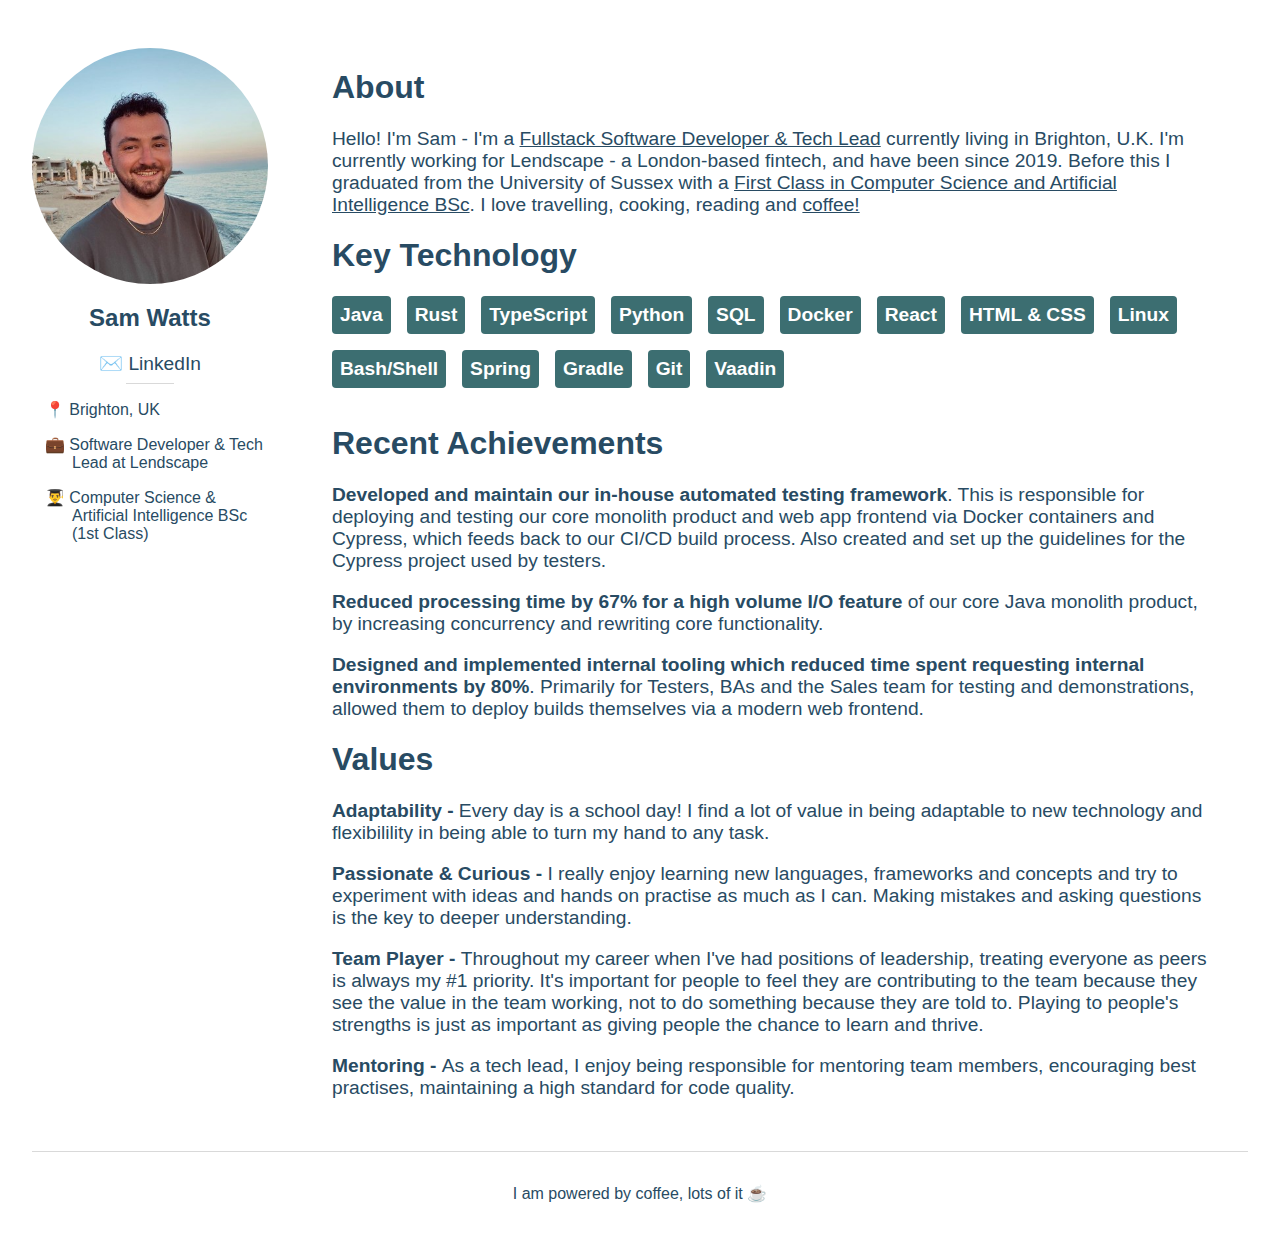
==== index.html @ c24ce16c "Fixed typo and added skills" ====
<!DOCTYPE html><html><head><meta charSet="utf-8"/><meta name="viewport" content="width=device-width"/><title>Sam Watts</title><meta name="description" content="Personal website for Sam Watts"/><link rel="icon" href="/favicon.ico"/><meta name="next-head-count" content="5"/><link rel="preload" href="./_next/static/css/cced1962d80c3b7f.css" as="style"/><link rel="stylesheet" href="./_next/static/css/cced1962d80c3b7f.css" data-n-g=""/><link rel="preload" href="./_next/static/css/966f0b33291f9412.css" as="style"/><link rel="stylesheet" href="./_next/static/css/966f0b33291f9412.css" data-n-p=""/><noscript data-n-css=""></noscript><script defer="" nomodule="" src="./_next/static/chunks/polyfills-c67a75d1b6f99dc8.js"></script><script src="./_next/static/chunks/webpack-e53494d71b05f6ba.js" defer=""></script><script src="./_next/static/chunks/framework-db825bd0b4ae01ef.js" defer=""></script><script src="./_next/static/chunks/main-78e67fcb6183a676.js" defer=""></script><script src="./_next/static/chunks/pages/_app-6aae934b8c028c74.js" defer=""></script><script src="./_next/static/chunks/pages/index-64f9ce6a9ea1d2bd.js" defer=""></script><script src="./_next/static/3pLHieJORN_BiXJkCvu6O/_buildManifest.js" defer=""></script><script src="./_next/static/3pLHieJORN_BiXJkCvu6O/_ssgManifest.js" defer=""></script></head><body><div id="__next"><div class="MainLayout_container__tpw3T"><main class="MainLayout_main__RpygK"><div class="MainLayout_profile__nZBmq"><div class="MainLayout_headshot-wrapper__yUUoJ"><span style="box-sizing:border-box;display:inline-block;overflow:hidden;width:initial;height:initial;background:none;opacity:1;border:0;margin:0;padding:0;position:relative;max-width:100%"><span style="box-sizing:border-box;display:block;width:initial;height:initial;background:none;opacity:1;border:0;margin:0;padding:0;max-width:100%"><img style="display:block;max-width:100%;width:initial;height:initial;background:none;opacity:1;border:0;margin:0;padding:0" alt="" aria-hidden="true" src="data:image/svg+xml,%3csvg%20xmlns=%27http://www.w3.org/2000/svg%27%20version=%271.1%27%20width=%27320%27%20height=%27320%27/%3e"/></span><img alt="A photo of me on the beach in Greece!" src="[data-uri]" decoding="async" data-nimg="intrinsic" class="MainLayout_headshot__Th1uN" style="position:absolute;top:0;left:0;bottom:0;right:0;box-sizing:border-box;padding:0;border:none;margin:auto;display:block;width:0;height:0;min-width:100%;max-width:100%;min-height:100%;max-height:100%"/><noscript><img alt="A photo of me on the beach in Greece!" srcSet="me.jpg?imwidth=384 1x, me.jpg?imwidth=640 2x" src="me.jpg?imwidth=640" decoding="async" data-nimg="intrinsic" style="position:absolute;top:0;left:0;bottom:0;right:0;box-sizing:border-box;padding:0;border:none;margin:auto;display:block;width:0;height:0;min-width:100%;max-width:100%;min-height:100%;max-height:100%" class="MainLayout_headshot__Th1uN" loading="lazy"/></noscript></span></div><h2>Sam Watts</h2><div class="MainLayout_profile-contactinfo__ET3G4"><a href="https://linkedin.com/in/samwatts98" target="_blank" rel="noreferrer">✉️ LinkedIn</a></div><hr class="MainLayout_profile-splitter__5OS15"/><ul class="MainLayout_profile-summary-points__Fek6y"><li class="MainLayout_location__2yijz">Brighton, UK</li><li class="MainLayout_job__zUoX7">Software Developer &amp; Tech Lead at Lendscape</li><li class="MainLayout_degree__xxxqH">Computer Science &amp; Artificial Intelligence BSc (1st Class)</li></ul></div><div class="Home_body-wrapper__0yWay"><h1>About</h1><p>Hello! I&#x27;m Sam - I&#x27;m a <u>Fullstack Software Developer &amp; Tech Lead</u> currently living in Brighton, U.K. I&#x27;m currently working for Lendscape - a London-based fintech, and have been since 2019. Before this I graduated from the University of Sussex with a <u>First Class in Computer Science and Artificial Intelligence BSc</u>. I love travelling, cooking, reading and <u>coffee!</u></p><h1>Key Technology</h1><div class="Home_tech-bits__8GerA"><span>Java</span><span>Rust</span><span>TypeScript</span><span>Python</span><span>SQL</span><span>Docker</span><span>React</span><span>HTML &amp; CSS</span><span>Linux</span><span>Bash/Shell</span><span>Spring</span><span>Gradle</span><span>Git</span><span>Vaadin</span></div><h1>Recent Achievements</h1><div class="Home_achievements-wrapper__DA2mH"><p><strong>Developed and maintain our in-house automated testing framework</strong>. This is responsible for deploying and testing our core monolith product and web app frontend via Docker containers and Cypress, which feeds back to our CI/CD build process. Also created and set up the guidelines for the Cypress project used by testers.</p><p><strong>Reduced processing time by 67% for a high volume I/O feature</strong> of our core Java monolith product, by increasing concurrency and rewriting core functionality.</p><p><strong>Designed and implemented internal tooling which reduced time spent requesting internal environments by 80%</strong>. Primarily for Testers, BAs and the Sales team for testing and demonstrations, allowed them to deploy builds themselves via a modern web frontend.</p></div><h1>Values</h1><p><strong>Adaptability - </strong>Every day is a school day! I find a lot of value in being adaptable to new technology and flexibilility in being able to turn my hand to any task. </p><p><strong>Passionate &amp; Curious - </strong>I really enjoy learning new languages, frameworks and concepts and try to experiment with ideas and hands on practise as much as I can. Making mistakes and asking questions is the key to deeper understanding.</p><p><strong>Team Player - </strong>Throughout my career when I&#x27;ve had positions of leadership, treating everyone as peers is always my #1 priority. It&#x27;s important for people to feel they are contributing to the team because they see the value in the team working, not to do something because they are told to. Playing to people&#x27;s strengths is just as important as giving people the chance to learn and thrive. </p><p><strong>Mentoring - </strong>As a tech lead, I enjoy being responsible for mentoring team members, encouraging best practises, maintaining a high standard for code quality.</p></div></main><footer class="MainLayout_footer__ZD5Ce">I am powered by coffee, lots of it ☕</footer></div></div><script id="__NEXT_DATA__" type="application/json">{"props":{"pageProps":{}},"page":"/","query":{},"buildId":"3pLHieJORN_BiXJkCvu6O","assetPrefix":".","nextExport":true,"autoExport":true,"isFallback":false,"scriptLoader":[]}</script></body></html>
---- _next/static/css/cced1962d80c3b7f.css ----
body,html{padding:0;margin:0;font-family:-apple-system,BlinkMacSystemFont,Segoe UI,Roboto,Oxygen,Ubuntu,Cantarell,Fira Sans,Droid Sans,Helvetica Neue,sans-serif}a{color:inherit;text-decoration:none}*{box-sizing:border-box}a,p,span{font-size:1.2rem}h1{font-size:2rem}@media(prefers-color-scheme:dark){html{color-scheme:dark}body{color:#fff;background:#284b63}}@media(prefers-color-scheme:light){html{color-scheme:light}body{color:#284b63;background:#fff}}.MainLayout_container__tpw3T{padding:0 2rem;width:100vw}@media(max-width:800px){.MainLayout_main__RpygK{text-align:center!important}.MainLayout_main__RpygK .MainLayout_profile__nZBmq{border-right-width:0!important;width:100%!important;padding-right:0!important}.MainLayout_main__RpygK .MainLayout_profile__nZBmq ul{text-align:center!important}}.MainLayout_main__RpygK{display:flex;min-height:100vh;padding:2rem 0;margin-top:1rem;flex-flow:row wrap;width:100%}.MainLayout_main__RpygK .MainLayout_segment__u_wJ9 p:first-child{margin-top:0}.MainLayout_main__RpygK .MainLayout_profile__nZBmq{width:20vw;min-width:300px;padding-right:4rem}.MainLayout_main__RpygK .MainLayout_profile__nZBmq h2{text-align:center}.MainLayout_main__RpygK .MainLayout_profile__nZBmq .MainLayout_headshot__Th1uN{border-radius:160px}.MainLayout_main__RpygK .MainLayout_profile__nZBmq .MainLayout_headshot-wrapper__yUUoJ{margin:0 auto;display:flex;justify-content:center}.MainLayout_main__RpygK .MainLayout_profile__nZBmq .MainLayout_profile-summary-points__Fek6y{list-style:none}.MainLayout_main__RpygK .MainLayout_profile__nZBmq .MainLayout_profile-summary-points__Fek6y li{text-indent:-1.7em}.MainLayout_main__RpygK .MainLayout_profile__nZBmq .MainLayout_profile-summary-points__Fek6y li:not(:last-child){margin-bottom:1rem}.MainLayout_main__RpygK .MainLayout_profile__nZBmq .MainLayout_profile-summary-points__Fek6y .MainLayout_location__2yijz:before{content:"📍  "}.MainLayout_main__RpygK .MainLayout_profile__nZBmq .MainLayout_profile-summary-points__Fek6y .MainLayout_job__zUoX7:before{content:"💼  "}.MainLayout_main__RpygK .MainLayout_profile__nZBmq .MainLayout_profile-summary-points__Fek6y .MainLayout_degree__xxxqH:before{content:"👨‍🎓  "}.MainLayout_main__RpygK .MainLayout_profile__nZBmq .MainLayout_profile-splitter__5OS15{border:solid #d9d9d9;border-width:1px 0 0;width:3rem}.MainLayout_main__RpygK .MainLayout_profile__nZBmq .MainLayout_profile-contactinfo__ET3G4{text-align:center}.MainLayout_main__RpygK .MainLayout_profile__nZBmq .MainLayout_profile-contactinfo__ET3G4 a:active,.MainLayout_main__RpygK .MainLayout_profile__nZBmq .MainLayout_profile-contactinfo__ET3G4 a:focus,.MainLayout_main__RpygK .MainLayout_profile__nZBmq .MainLayout_profile-contactinfo__ET3G4 a:hover{text-decoration:underline;color:#3c6e71}.MainLayout_footer__ZD5Ce{display:flex;flex:1 1;padding:2rem 0;border-top:1px solid #d9d9d9;justify-content:center;align-items:center}
---- _next/static/css/cced1962d80c3b7f.css ----
body,html{padding:0;margin:0;font-family:-apple-system,BlinkMacSystemFont,Segoe UI,Roboto,Oxygen,Ubuntu,Cantarell,Fira Sans,Droid Sans,Helvetica Neue,sans-serif}a{color:inherit;text-decoration:none}*{box-sizing:border-box}a,p,span{font-size:1.2rem}h1{font-size:2rem}@media(prefers-color-scheme:dark){html{color-scheme:dark}body{color:#fff;background:#284b63}}@media(prefers-color-scheme:light){html{color-scheme:light}body{color:#284b63;background:#fff}}.MainLayout_container__tpw3T{padding:0 2rem;width:100vw}@media(max-width:800px){.MainLayout_main__RpygK{text-align:center!important}.MainLayout_main__RpygK .MainLayout_profile__nZBmq{border-right-width:0!important;width:100%!important;padding-right:0!important}.MainLayout_main__RpygK .MainLayout_profile__nZBmq ul{text-align:center!important}}.MainLayout_main__RpygK{display:flex;min-height:100vh;padding:2rem 0;margin-top:1rem;flex-flow:row wrap;width:100%}.MainLayout_main__RpygK .MainLayout_segment__u_wJ9 p:first-child{margin-top:0}.MainLayout_main__RpygK .MainLayout_profile__nZBmq{width:20vw;min-width:300px;padding-right:4rem}.MainLayout_main__RpygK .MainLayout_profile__nZBmq h2{text-align:center}.MainLayout_main__RpygK .MainLayout_profile__nZBmq .MainLayout_headshot__Th1uN{border-radius:160px}.MainLayout_main__RpygK .MainLayout_profile__nZBmq .MainLayout_headshot-wrapper__yUUoJ{margin:0 auto;display:flex;justify-content:center}.MainLayout_main__RpygK .MainLayout_profile__nZBmq .MainLayout_profile-summary-points__Fek6y{list-style:none}.MainLayout_main__RpygK .MainLayout_profile__nZBmq .MainLayout_profile-summary-points__Fek6y li{text-indent:-1.7em}.MainLayout_main__RpygK .MainLayout_profile__nZBmq .MainLayout_profile-summary-points__Fek6y li:not(:last-child){margin-bottom:1rem}.MainLayout_main__RpygK .MainLayout_profile__nZBmq .MainLayout_profile-summary-points__Fek6y .MainLayout_location__2yijz:before{content:"📍  "}.MainLayout_main__RpygK .MainLayout_profile__nZBmq .MainLayout_profile-summary-points__Fek6y .MainLayout_job__zUoX7:before{content:"💼  "}.MainLayout_main__RpygK .MainLayout_profile__nZBmq .MainLayout_profile-summary-points__Fek6y .MainLayout_degree__xxxqH:before{content:"👨‍🎓  "}.MainLayout_main__RpygK .MainLayout_profile__nZBmq .MainLayout_profile-splitter__5OS15{border:solid #d9d9d9;border-width:1px 0 0;width:3rem}.MainLayout_main__RpygK .MainLayout_profile__nZBmq .MainLayout_profile-contactinfo__ET3G4{text-align:center}.MainLayout_main__RpygK .MainLayout_profile__nZBmq .MainLayout_profile-contactinfo__ET3G4 a:active,.MainLayout_main__RpygK .MainLayout_profile__nZBmq .MainLayout_profile-contactinfo__ET3G4 a:focus,.MainLayout_main__RpygK .MainLayout_profile__nZBmq .MainLayout_profile-contactinfo__ET3G4 a:hover{text-decoration:underline;color:#3c6e71}.MainLayout_footer__ZD5Ce{display:flex;flex:1 1;padding:2rem 0;border-top:1px solid #d9d9d9;justify-content:center;align-items:center}
---- _next/static/css/966f0b33291f9412.css ----
.Home_body-wrapper__0yWay{flex:1 1;margin-right:2rem}.Home_tech-bits__8GerA{display:flex;flex-flow:row wrap}.Home_tech-bits__8GerA span{padding:.5rem;width:-webkit-fit-content;width:-moz-fit-content;width:fit-content;font-weight:700;border-radius:.25rem;background-color:#3c6e71;margin-bottom:1rem}.Home_tech-bits__8GerA span:not(:last-child){margin-right:1rem}.Home_tech-bits__8GerA span:focus,.Home_tech-bits__8GerA span:hover{-webkit-animation:Home_wobble__br0du .6s 1;animation:Home_wobble__br0du .6s 1}@media(prefers-color-scheme:light){.Home_tech-bits__8GerA span{color:#fff}}.Home_achievements-wrapper__DA2mH strong{font-weight:900}@media(max-width:800px){.Home_body-wrapper__0yWay{margin-right:0!important}.Home_tech-bits__8GerA{margin:0 auto!important;justify-content:center}}@-webkit-keyframes Home_wobble__br0du{25%{transform:rotate(15deg)}50%{transform:rotate(-15deg)}75%{transform:rotate(5deg)}to{transform:rotate(0deg)}}@keyframes Home_wobble__br0du{25%{transform:rotate(15deg)}50%{transform:rotate(-15deg)}75%{transform:rotate(5deg)}to{transform:rotate(0deg)}}
---- _next/static/css/966f0b33291f9412.css ----
.Home_body-wrapper__0yWay{flex:1 1;margin-right:2rem}.Home_tech-bits__8GerA{display:flex;flex-flow:row wrap}.Home_tech-bits__8GerA span{padding:.5rem;width:-webkit-fit-content;width:-moz-fit-content;width:fit-content;font-weight:700;border-radius:.25rem;background-color:#3c6e71;margin-bottom:1rem}.Home_tech-bits__8GerA span:not(:last-child){margin-right:1rem}.Home_tech-bits__8GerA span:focus,.Home_tech-bits__8GerA span:hover{-webkit-animation:Home_wobble__br0du .6s 1;animation:Home_wobble__br0du .6s 1}@media(prefers-color-scheme:light){.Home_tech-bits__8GerA span{color:#fff}}.Home_achievements-wrapper__DA2mH strong{font-weight:900}@media(max-width:800px){.Home_body-wrapper__0yWay{margin-right:0!important}.Home_tech-bits__8GerA{margin:0 auto!important;justify-content:center}}@-webkit-keyframes Home_wobble__br0du{25%{transform:rotate(15deg)}50%{transform:rotate(-15deg)}75%{transform:rotate(5deg)}to{transform:rotate(0deg)}}@keyframes Home_wobble__br0du{25%{transform:rotate(15deg)}50%{transform:rotate(-15deg)}75%{transform:rotate(5deg)}to{transform:rotate(0deg)}}
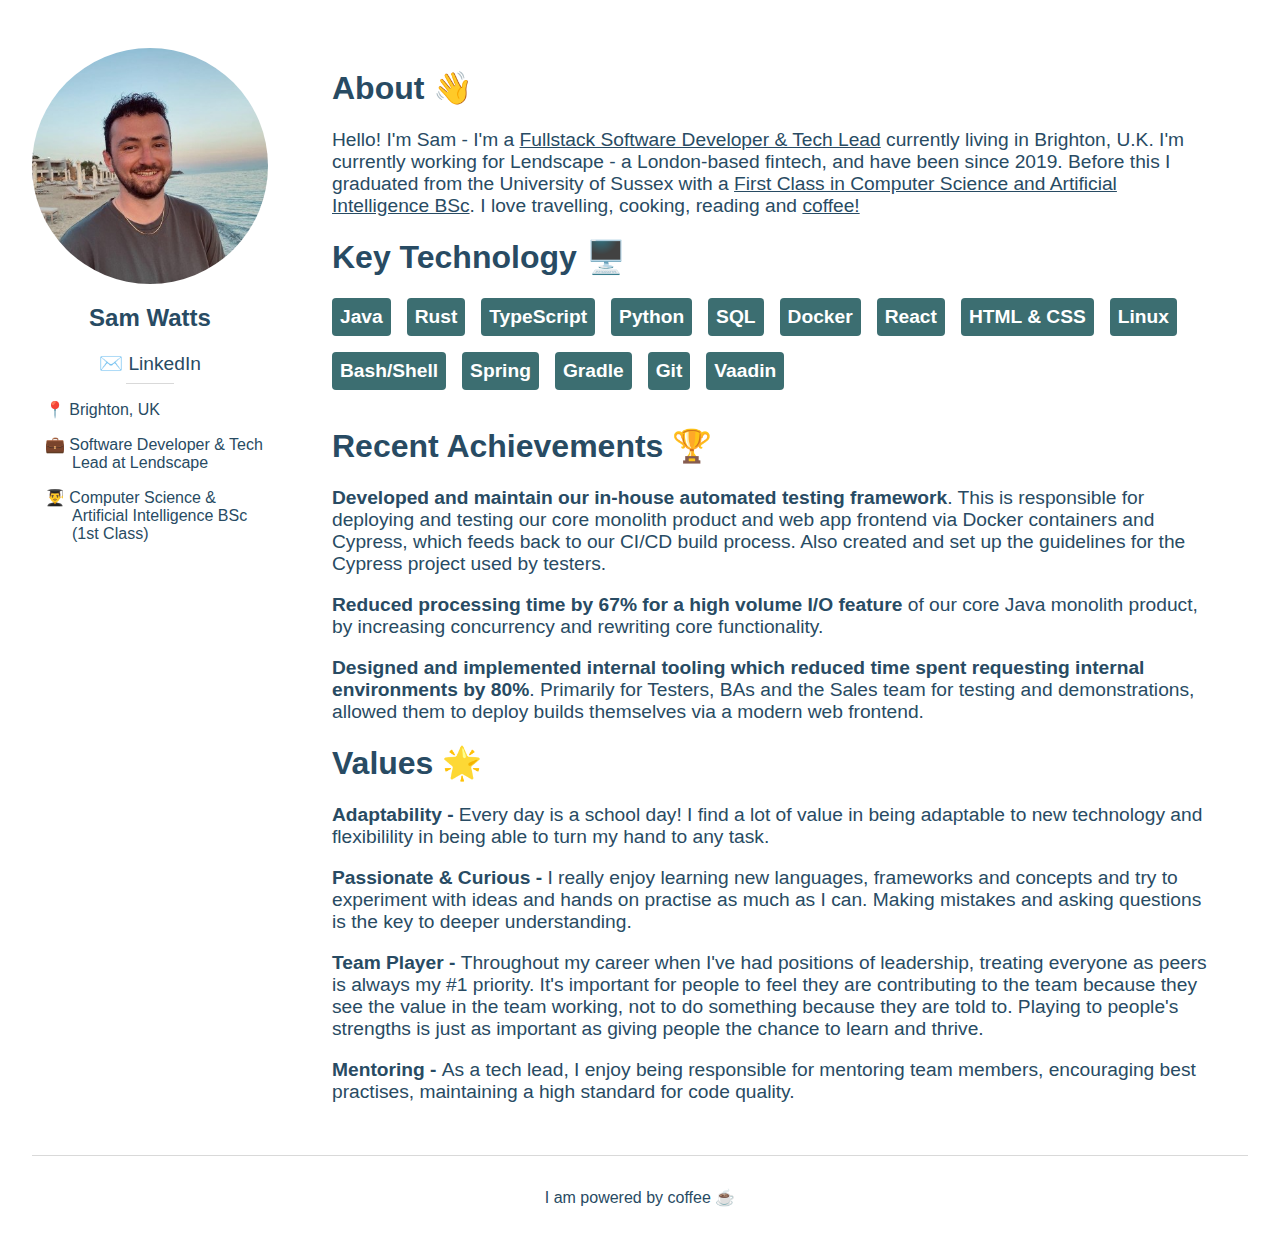
==== commit b303d730: "add emojis, who doesn't love an emoji" ====
--- a/index.html
+++ b/index.html
@@ -1 +1 @@
-<!DOCTYPE html><html><head><meta charSet="utf-8"/><meta name="viewport" content="width=device-width"/><title>Sam Watts</title><meta name="description" content="Personal website for Sam Watts"/><link rel="icon" href="/favicon.ico"/><meta name="next-head-count" content="5"/><link rel="preload" href="./_next/static/css/cced1962d80c3b7f.css" as="style"/><link rel="stylesheet" href="./_next/static/css/cced1962d80c3b7f.css" data-n-g=""/><link rel="preload" href="./_next/static/css/966f0b33291f9412.css" as="style"/><link rel="stylesheet" href="./_next/static/css/966f0b33291f9412.css" data-n-p=""/><noscript data-n-css=""></noscript><script defer="" nomodule="" src="./_next/static/chunks/polyfills-c67a75d1b6f99dc8.js"></script><script src="./_next/static/chunks/webpack-e53494d71b05f6ba.js" defer=""></script><script src="./_next/static/chunks/framework-db825bd0b4ae01ef.js" defer=""></script><script src="./_next/static/chunks/main-78e67fcb6183a676.js" defer=""></script><script src="./_next/static/chunks/pages/_app-6aae934b8c028c74.js" defer=""></script><script src="./_next/static/chunks/pages/index-64f9ce6a9ea1d2bd.js" defer=""></script><script src="./_next/static/3pLHieJORN_BiXJkCvu6O/_buildManifest.js" defer=""></script><script src="./_next/static/3pLHieJORN_BiXJkCvu6O/_ssgManifest.js" defer=""></script></head><body><div id="__next"><div class="MainLayout_container__tpw3T"><main class="MainLayout_main__RpygK"><div class="MainLayout_profile__nZBmq"><div class="MainLayout_headshot-wrapper__yUUoJ"><span style="box-sizing:border-box;display:inline-block;overflow:hidden;width:initial;height:initial;background:none;opacity:1;border:0;margin:0;padding:0;position:relative;max-width:100%"><span style="box-sizing:border-box;display:block;width:initial;height:initial;background:none;opacity:1;border:0;margin:0;padding:0;max-width:100%"><img style="display:block;max-width:100%;width:initial;height:initial;background:none;opacity:1;border:0;margin:0;padding:0" alt="" aria-hidden="true" src="data:image/svg+xml,%3csvg%20xmlns=%27http://www.w3.org/2000/svg%27%20version=%271.1%27%20width=%27320%27%20height=%27320%27/%3e"/></span><img alt="A photo of me on the beach in Greece!" src="[data-uri]" decoding="async" data-nimg="intrinsic" class="MainLayout_headshot__Th1uN" style="position:absolute;top:0;left:0;bottom:0;right:0;box-sizing:border-box;padding:0;border:none;margin:auto;display:block;width:0;height:0;min-width:100%;max-width:100%;min-height:100%;max-height:100%"/><noscript><img alt="A photo of me on the beach in Greece!" srcSet="me.jpg?imwidth=384 1x, me.jpg?imwidth=640 2x" src="me.jpg?imwidth=640" decoding="async" data-nimg="intrinsic" style="position:absolute;top:0;left:0;bottom:0;right:0;box-sizing:border-box;padding:0;border:none;margin:auto;display:block;width:0;height:0;min-width:100%;max-width:100%;min-height:100%;max-height:100%" class="MainLayout_headshot__Th1uN" loading="lazy"/></noscript></span></div><h2>Sam Watts</h2><div class="MainLayout_profile-contactinfo__ET3G4"><a href="https://linkedin.com/in/samwatts98" target="_blank" rel="noreferrer">✉️ LinkedIn</a></div><hr class="MainLayout_profile-splitter__5OS15"/><ul class="MainLayout_profile-summary-points__Fek6y"><li class="MainLayout_location__2yijz">Brighton, UK</li><li class="MainLayout_job__zUoX7">Software Developer &amp; Tech Lead at Lendscape</li><li class="MainLayout_degree__xxxqH">Computer Science &amp; Artificial Intelligence BSc (1st Class)</li></ul></div><div class="Home_body-wrapper__0yWay"><h1>About</h1><p>Hello! I&#x27;m Sam - I&#x27;m a <u>Fullstack Software Developer &amp; Tech Lead</u> currently living in Brighton, U.K. I&#x27;m currently working for Lendscape - a London-based fintech, and have been since 2019. Before this I graduated from the University of Sussex with a <u>First Class in Computer Science and Artificial Intelligence BSc</u>. I love travelling, cooking, reading and <u>coffee!</u></p><h1>Key Technology</h1><div class="Home_tech-bits__8GerA"><span>Java</span><span>Rust</span><span>TypeScript</span><span>Python</span><span>SQL</span><span>Docker</span><span>React</span><span>HTML &amp; CSS</span><span>Linux</span><span>Bash/Shell</span><span>Spring</span><span>Gradle</span><span>Git</span><span>Vaadin</span></div><h1>Recent Achievements</h1><div class="Home_achievements-wrapper__DA2mH"><p><strong>Developed and maintain our in-house automated testing framework</strong>. This is responsible for deploying and testing our core monolith product and web app frontend via Docker containers and Cypress, which feeds back to our CI/CD build process. Also created and set up the guidelines for the Cypress project used by testers.</p><p><strong>Reduced processing time by 67% for a high volume I/O feature</strong> of our core Java monolith product, by increasing concurrency and rewriting core functionality.</p><p><strong>Designed and implemented internal tooling which reduced time spent requesting internal environments by 80%</strong>. Primarily for Testers, BAs and the Sales team for testing and demonstrations, allowed them to deploy builds themselves via a modern web frontend.</p></div><h1>Values</h1><p><strong>Adaptability - </strong>Every day is a school day! I find a lot of value in being adaptable to new technology and flexibilility in being able to turn my hand to any task. </p><p><strong>Passionate &amp; Curious - </strong>I really enjoy learning new languages, frameworks and concepts and try to experiment with ideas and hands on practise as much as I can. Making mistakes and asking questions is the key to deeper understanding.</p><p><strong>Team Player - </strong>Throughout my career when I&#x27;ve had positions of leadership, treating everyone as peers is always my #1 priority. It&#x27;s important for people to feel they are contributing to the team because they see the value in the team working, not to do something because they are told to. Playing to people&#x27;s strengths is just as important as giving people the chance to learn and thrive. </p><p><strong>Mentoring - </strong>As a tech lead, I enjoy being responsible for mentoring team members, encouraging best practises, maintaining a high standard for code quality.</p></div></main><footer class="MainLayout_footer__ZD5Ce">I am powered by coffee, lots of it ☕</footer></div></div><script id="__NEXT_DATA__" type="application/json">{"props":{"pageProps":{}},"page":"/","query":{},"buildId":"3pLHieJORN_BiXJkCvu6O","assetPrefix":".","nextExport":true,"autoExport":true,"isFallback":false,"scriptLoader":[]}</script></body></html>+<!DOCTYPE html><html><head><meta charSet="utf-8"/><meta name="viewport" content="width=device-width"/><title>Sam Watts</title><meta name="description" content="Personal website for Sam Watts"/><link rel="icon" href="/favicon.ico"/><meta name="next-head-count" content="5"/><link rel="preload" href="./_next/static/css/cced1962d80c3b7f.css" as="style"/><link rel="stylesheet" href="./_next/static/css/cced1962d80c3b7f.css" data-n-g=""/><link rel="preload" href="./_next/static/css/966f0b33291f9412.css" as="style"/><link rel="stylesheet" href="./_next/static/css/966f0b33291f9412.css" data-n-p=""/><noscript data-n-css=""></noscript><script defer="" nomodule="" src="./_next/static/chunks/polyfills-c67a75d1b6f99dc8.js"></script><script src="./_next/static/chunks/webpack-e53494d71b05f6ba.js" defer=""></script><script src="./_next/static/chunks/framework-db825bd0b4ae01ef.js" defer=""></script><script src="./_next/static/chunks/main-78e67fcb6183a676.js" defer=""></script><script src="./_next/static/chunks/pages/_app-085f19ff7ba0a239.js" defer=""></script><script src="./_next/static/chunks/pages/index-d74b3190c37a5f13.js" defer=""></script><script src="./_next/static/vwo4_EqWQV4sGPrNCSZHz/_buildManifest.js" defer=""></script><script src="./_next/static/vwo4_EqWQV4sGPrNCSZHz/_ssgManifest.js" defer=""></script></head><body><div id="__next"><div class="MainLayout_container__tpw3T"><main class="MainLayout_main__RpygK"><div class="MainLayout_profile__nZBmq"><div class="MainLayout_headshot-wrapper__yUUoJ"><span style="box-sizing:border-box;display:inline-block;overflow:hidden;width:initial;height:initial;background:none;opacity:1;border:0;margin:0;padding:0;position:relative;max-width:100%"><span style="box-sizing:border-box;display:block;width:initial;height:initial;background:none;opacity:1;border:0;margin:0;padding:0;max-width:100%"><img style="display:block;max-width:100%;width:initial;height:initial;background:none;opacity:1;border:0;margin:0;padding:0" alt="" aria-hidden="true" src="data:image/svg+xml,%3csvg%20xmlns=%27http://www.w3.org/2000/svg%27%20version=%271.1%27%20width=%27320%27%20height=%27320%27/%3e"/></span><img alt="A photo of me on the beach in Greece!" src="[data-uri]" decoding="async" data-nimg="intrinsic" class="MainLayout_headshot__Th1uN" style="position:absolute;top:0;left:0;bottom:0;right:0;box-sizing:border-box;padding:0;border:none;margin:auto;display:block;width:0;height:0;min-width:100%;max-width:100%;min-height:100%;max-height:100%"/><noscript><img alt="A photo of me on the beach in Greece!" srcSet="me.jpg?imwidth=384 1x, me.jpg?imwidth=640 2x" src="me.jpg?imwidth=640" decoding="async" data-nimg="intrinsic" style="position:absolute;top:0;left:0;bottom:0;right:0;box-sizing:border-box;padding:0;border:none;margin:auto;display:block;width:0;height:0;min-width:100%;max-width:100%;min-height:100%;max-height:100%" class="MainLayout_headshot__Th1uN" loading="lazy"/></noscript></span></div><h2>Sam Watts</h2><div class="MainLayout_profile-contactinfo__ET3G4"><a href="https://linkedin.com/in/samwatts98" target="_blank" rel="noreferrer">✉️ LinkedIn</a></div><hr class="MainLayout_profile-splitter__5OS15"/><ul class="MainLayout_profile-summary-points__Fek6y"><li class="MainLayout_location__2yijz">Brighton, UK</li><li class="MainLayout_job__zUoX7">Software Developer &amp; Tech Lead at Lendscape</li><li class="MainLayout_degree__xxxqH">Computer Science &amp; Artificial Intelligence BSc (1st Class)</li></ul></div><div class="Home_body-wrapper__0yWay"><h1>About 👋</h1><p>Hello! I&#x27;m Sam - I&#x27;m a <u>Fullstack Software Developer &amp; Tech Lead</u> currently living in Brighton, U.K. I&#x27;m currently working for Lendscape - a London-based fintech, and have been since 2019. Before this I graduated from the University of Sussex with a <u>First Class in Computer Science and Artificial Intelligence BSc</u>. I love travelling, cooking, reading and <u>coffee!</u></p><h1>Key Technology 🖥️</h1><div class="Home_tech-bits__8GerA"><span>Java</span><span>Rust</span><span>TypeScript</span><span>Python</span><span>SQL</span><span>Docker</span><span>React</span><span>HTML &amp; CSS</span><span>Linux</span><span>Bash/Shell</span><span>Spring</span><span>Gradle</span><span>Git</span><span>Vaadin</span></div><h1>Recent Achievements 🏆</h1><div class="Home_achievements-wrapper__DA2mH"><p><strong>Developed and maintain our in-house automated testing framework</strong>. This is responsible for deploying and testing our core monolith product and web app frontend via Docker containers and Cypress, which feeds back to our CI/CD build process. Also created and set up the guidelines for the Cypress project used by testers.</p><p><strong>Reduced processing time by 67% for a high volume I/O feature</strong> of our core Java monolith product, by increasing concurrency and rewriting core functionality.</p><p><strong>Designed and implemented internal tooling which reduced time spent requesting internal environments by 80%</strong>. Primarily for Testers, BAs and the Sales team for testing and demonstrations, allowed them to deploy builds themselves via a modern web frontend.</p></div><h1>Values 🌟</h1><p><strong>Adaptability - </strong>Every day is a school day! I find a lot of value in being adaptable to new technology and flexibilility in being able to turn my hand to any task. </p><p><strong>Passionate &amp; Curious - </strong>I really enjoy learning new languages, frameworks and concepts and try to experiment with ideas and hands on practise as much as I can. Making mistakes and asking questions is the key to deeper understanding.</p><p><strong>Team Player - </strong>Throughout my career when I&#x27;ve had positions of leadership, treating everyone as peers is always my #1 priority. It&#x27;s important for people to feel they are contributing to the team because they see the value in the team working, not to do something because they are told to. Playing to people&#x27;s strengths is just as important as giving people the chance to learn and thrive. </p><p><strong>Mentoring - </strong>As a tech lead, I enjoy being responsible for mentoring team members, encouraging best practises, maintaining a high standard for code quality.</p></div></main><footer class="MainLayout_footer__ZD5Ce">I am powered by coffee ☕</footer></div></div><script id="__NEXT_DATA__" type="application/json">{"props":{"pageProps":{}},"page":"/","query":{},"buildId":"vwo4_EqWQV4sGPrNCSZHz","assetPrefix":".","nextExport":true,"autoExport":true,"isFallback":false,"scriptLoader":[]}</script></body></html>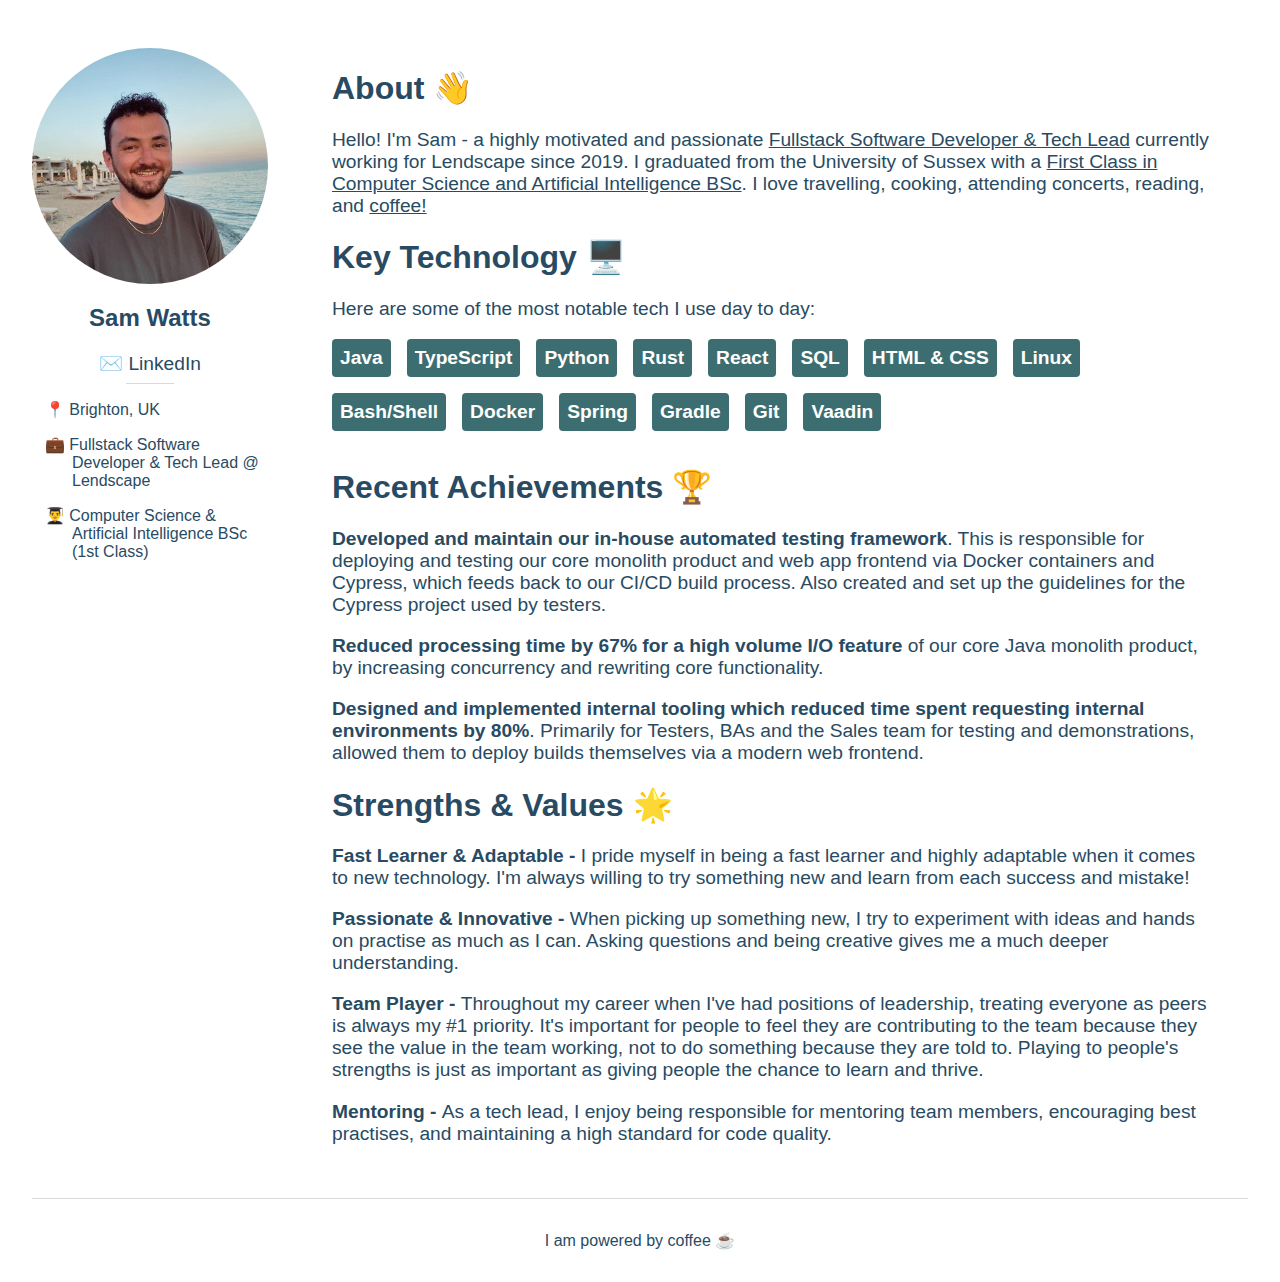
==== commit 6acd247a: "Few changes to the text and animation" ====
--- a/index.html
+++ b/index.html
@@ -1 +1 @@
-<!DOCTYPE html><html><head><meta charSet="utf-8"/><meta name="viewport" content="width=device-width"/><title>Sam Watts</title><meta name="description" content="Personal website for Sam Watts"/><link rel="icon" href="/favicon.ico"/><meta name="next-head-count" content="5"/><link rel="preload" href="./_next/static/css/cced1962d80c3b7f.css" as="style"/><link rel="stylesheet" href="./_next/static/css/cced1962d80c3b7f.css" data-n-g=""/><link rel="preload" href="./_next/static/css/966f0b33291f9412.css" as="style"/><link rel="stylesheet" href="./_next/static/css/966f0b33291f9412.css" data-n-p=""/><noscript data-n-css=""></noscript><script defer="" nomodule="" src="./_next/static/chunks/polyfills-c67a75d1b6f99dc8.js"></script><script src="./_next/static/chunks/webpack-e53494d71b05f6ba.js" defer=""></script><script src="./_next/static/chunks/framework-db825bd0b4ae01ef.js" defer=""></script><script src="./_next/static/chunks/main-78e67fcb6183a676.js" defer=""></script><script src="./_next/static/chunks/pages/_app-085f19ff7ba0a239.js" defer=""></script><script src="./_next/static/chunks/pages/index-d74b3190c37a5f13.js" defer=""></script><script src="./_next/static/vwo4_EqWQV4sGPrNCSZHz/_buildManifest.js" defer=""></script><script src="./_next/static/vwo4_EqWQV4sGPrNCSZHz/_ssgManifest.js" defer=""></script></head><body><div id="__next"><div class="MainLayout_container__tpw3T"><main class="MainLayout_main__RpygK"><div class="MainLayout_profile__nZBmq"><div class="MainLayout_headshot-wrapper__yUUoJ"><span style="box-sizing:border-box;display:inline-block;overflow:hidden;width:initial;height:initial;background:none;opacity:1;border:0;margin:0;padding:0;position:relative;max-width:100%"><span style="box-sizing:border-box;display:block;width:initial;height:initial;background:none;opacity:1;border:0;margin:0;padding:0;max-width:100%"><img style="display:block;max-width:100%;width:initial;height:initial;background:none;opacity:1;border:0;margin:0;padding:0" alt="" aria-hidden="true" src="data:image/svg+xml,%3csvg%20xmlns=%27http://www.w3.org/2000/svg%27%20version=%271.1%27%20width=%27320%27%20height=%27320%27/%3e"/></span><img alt="A photo of me on the beach in Greece!" src="[data-uri]" decoding="async" data-nimg="intrinsic" class="MainLayout_headshot__Th1uN" style="position:absolute;top:0;left:0;bottom:0;right:0;box-sizing:border-box;padding:0;border:none;margin:auto;display:block;width:0;height:0;min-width:100%;max-width:100%;min-height:100%;max-height:100%"/><noscript><img alt="A photo of me on the beach in Greece!" srcSet="me.jpg?imwidth=384 1x, me.jpg?imwidth=640 2x" src="me.jpg?imwidth=640" decoding="async" data-nimg="intrinsic" style="position:absolute;top:0;left:0;bottom:0;right:0;box-sizing:border-box;padding:0;border:none;margin:auto;display:block;width:0;height:0;min-width:100%;max-width:100%;min-height:100%;max-height:100%" class="MainLayout_headshot__Th1uN" loading="lazy"/></noscript></span></div><h2>Sam Watts</h2><div class="MainLayout_profile-contactinfo__ET3G4"><a href="https://linkedin.com/in/samwatts98" target="_blank" rel="noreferrer">✉️ LinkedIn</a></div><hr class="MainLayout_profile-splitter__5OS15"/><ul class="MainLayout_profile-summary-points__Fek6y"><li class="MainLayout_location__2yijz">Brighton, UK</li><li class="MainLayout_job__zUoX7">Software Developer &amp; Tech Lead at Lendscape</li><li class="MainLayout_degree__xxxqH">Computer Science &amp; Artificial Intelligence BSc (1st Class)</li></ul></div><div class="Home_body-wrapper__0yWay"><h1>About 👋</h1><p>Hello! I&#x27;m Sam - I&#x27;m a <u>Fullstack Software Developer &amp; Tech Lead</u> currently living in Brighton, U.K. I&#x27;m currently working for Lendscape - a London-based fintech, and have been since 2019. Before this I graduated from the University of Sussex with a <u>First Class in Computer Science and Artificial Intelligence BSc</u>. I love travelling, cooking, reading and <u>coffee!</u></p><h1>Key Technology 🖥️</h1><div class="Home_tech-bits__8GerA"><span>Java</span><span>Rust</span><span>TypeScript</span><span>Python</span><span>SQL</span><span>Docker</span><span>React</span><span>HTML &amp; CSS</span><span>Linux</span><span>Bash/Shell</span><span>Spring</span><span>Gradle</span><span>Git</span><span>Vaadin</span></div><h1>Recent Achievements 🏆</h1><div class="Home_achievements-wrapper__DA2mH"><p><strong>Developed and maintain our in-house automated testing framework</strong>. This is responsible for deploying and testing our core monolith product and web app frontend via Docker containers and Cypress, which feeds back to our CI/CD build process. Also created and set up the guidelines for the Cypress project used by testers.</p><p><strong>Reduced processing time by 67% for a high volume I/O feature</strong> of our core Java monolith product, by increasing concurrency and rewriting core functionality.</p><p><strong>Designed and implemented internal tooling which reduced time spent requesting internal environments by 80%</strong>. Primarily for Testers, BAs and the Sales team for testing and demonstrations, allowed them to deploy builds themselves via a modern web frontend.</p></div><h1>Values 🌟</h1><p><strong>Adaptability - </strong>Every day is a school day! I find a lot of value in being adaptable to new technology and flexibilility in being able to turn my hand to any task. </p><p><strong>Passionate &amp; Curious - </strong>I really enjoy learning new languages, frameworks and concepts and try to experiment with ideas and hands on practise as much as I can. Making mistakes and asking questions is the key to deeper understanding.</p><p><strong>Team Player - </strong>Throughout my career when I&#x27;ve had positions of leadership, treating everyone as peers is always my #1 priority. It&#x27;s important for people to feel they are contributing to the team because they see the value in the team working, not to do something because they are told to. Playing to people&#x27;s strengths is just as important as giving people the chance to learn and thrive. </p><p><strong>Mentoring - </strong>As a tech lead, I enjoy being responsible for mentoring team members, encouraging best practises, maintaining a high standard for code quality.</p></div></main><footer class="MainLayout_footer__ZD5Ce">I am powered by coffee ☕</footer></div></div><script id="__NEXT_DATA__" type="application/json">{"props":{"pageProps":{}},"page":"/","query":{},"buildId":"vwo4_EqWQV4sGPrNCSZHz","assetPrefix":".","nextExport":true,"autoExport":true,"isFallback":false,"scriptLoader":[]}</script></body></html>+<!DOCTYPE html><html><head><meta charSet="utf-8"/><meta name="viewport" content="width=device-width"/><title>Sam Watts</title><meta name="description" content="Personal website for Sam Watts"/><link rel="icon" href="/favicon.ico"/><meta name="next-head-count" content="5"/><link rel="preload" href="./_next/static/css/18dff962ffe46353.css" as="style"/><link rel="stylesheet" href="./_next/static/css/18dff962ffe46353.css" data-n-g=""/><link rel="preload" href="./_next/static/css/65005a6f808f03bc.css" as="style"/><link rel="stylesheet" href="./_next/static/css/65005a6f808f03bc.css" data-n-p=""/><noscript data-n-css=""></noscript><script defer="" nomodule="" src="./_next/static/chunks/polyfills-c67a75d1b6f99dc8.js"></script><script src="./_next/static/chunks/webpack-e53494d71b05f6ba.js" defer=""></script><script src="./_next/static/chunks/framework-db825bd0b4ae01ef.js" defer=""></script><script src="./_next/static/chunks/main-78e67fcb6183a676.js" defer=""></script><script src="./_next/static/chunks/pages/_app-7a5da3bf99240e51.js" defer=""></script><script src="./_next/static/chunks/pages/index-c7288e6f7cb62bbd.js" defer=""></script><script src="./_next/static/CFjtEKdhWj67V5Y6zP0pW/_buildManifest.js" defer=""></script><script src="./_next/static/CFjtEKdhWj67V5Y6zP0pW/_ssgManifest.js" defer=""></script></head><body><div id="__next"><div class="MainLayout_container__tpw3T"><main class="MainLayout_main__RpygK"><div class="MainLayout_profile__nZBmq"><div class="MainLayout_headshot-wrapper__yUUoJ"><span style="box-sizing:border-box;display:inline-block;overflow:hidden;width:initial;height:initial;background:none;opacity:1;border:0;margin:0;padding:0;position:relative;max-width:100%"><span style="box-sizing:border-box;display:block;width:initial;height:initial;background:none;opacity:1;border:0;margin:0;padding:0;max-width:100%"><img style="display:block;max-width:100%;width:initial;height:initial;background:none;opacity:1;border:0;margin:0;padding:0" alt="" aria-hidden="true" src="data:image/svg+xml,%3csvg%20xmlns=%27http://www.w3.org/2000/svg%27%20version=%271.1%27%20width=%27320%27%20height=%27320%27/%3e"/></span><img alt="A photo of me on the beach in Greece!" src="[data-uri]" decoding="async" data-nimg="intrinsic" class="MainLayout_headshot__Th1uN" style="position:absolute;top:0;left:0;bottom:0;right:0;box-sizing:border-box;padding:0;border:none;margin:auto;display:block;width:0;height:0;min-width:100%;max-width:100%;min-height:100%;max-height:100%"/><noscript><img alt="A photo of me on the beach in Greece!" srcSet="me.jpg?imwidth=384 1x, me.jpg?imwidth=640 2x" src="me.jpg?imwidth=640" decoding="async" data-nimg="intrinsic" style="position:absolute;top:0;left:0;bottom:0;right:0;box-sizing:border-box;padding:0;border:none;margin:auto;display:block;width:0;height:0;min-width:100%;max-width:100%;min-height:100%;max-height:100%" class="MainLayout_headshot__Th1uN" loading="lazy"/></noscript></span></div><h2>Sam Watts</h2><div class="MainLayout_profile-contactinfo__ET3G4"><a href="https://linkedin.com/in/samwatts98" target="_blank" rel="noreferrer">✉️ LinkedIn</a></div><hr class="MainLayout_profile-splitter__5OS15"/><ul class="MainLayout_profile-summary-points__Fek6y"><li class="MainLayout_location__2yijz">Brighton, UK</li><li class="MainLayout_job__zUoX7">Fullstack Software Developer &amp; Tech Lead @ Lendscape</li><li class="MainLayout_degree__xxxqH">Computer Science &amp; Artificial Intelligence BSc (1st Class)</li></ul></div><div class="Home_body-wrapper__0yWay"><h1>About 👋</h1><p>Hello! I&#x27;m Sam - a highly motivated and passionate <u>Fullstack Software Developer &amp; Tech Lead</u> currently working for Lendscape since 2019. I graduated from the University of Sussex with a <u>First Class in Computer Science and Artificial Intelligence BSc</u>. I love travelling, cooking, attending concerts, reading, and <u>coffee!</u></p><h1>Key Technology 🖥️</h1><p>Here are some of the most notable tech I use day to day:</p><div class="Home_tech-bits__8GerA"><span>Java</span><span>TypeScript</span><span>Python</span><span>Rust</span><span>React</span><span>SQL</span><span>HTML &amp; CSS</span><span>Linux</span><span>Bash/Shell</span><span>Docker</span><span>Spring</span><span>Gradle</span><span>Git</span><span>Vaadin</span></div><h1>Recent Achievements 🏆</h1><div class="Home_achievements-wrapper__DA2mH"><p><strong>Developed and maintain our in-house automated testing framework</strong>. This is responsible for deploying and testing our core monolith product and web app frontend via Docker containers and Cypress, which feeds back to our CI/CD build process. Also created and set up the guidelines for the Cypress project used by testers.</p><p><strong>Reduced processing time by 67% for a high volume I/O feature</strong> of our core Java monolith product, by increasing concurrency and rewriting core functionality.</p><p><strong>Designed and implemented internal tooling which reduced time spent requesting internal environments by 80%</strong>. Primarily for Testers, BAs and the Sales team for testing and demonstrations, allowed them to deploy builds themselves via a modern web frontend.</p></div><h1>Strengths &amp; Values 🌟</h1><p><strong>Fast Learner &amp; Adaptable - </strong>I pride myself in being a fast learner and highly adaptable when it comes to new technology. I&#x27;m always willing to try something new and learn from each success and mistake!</p><p><strong>Passionate &amp; Innovative - </strong>When picking up something new, I try to experiment with ideas and hands on practise as much as I can. Asking questions and being creative gives me a much deeper understanding.</p><p><strong>Team Player - </strong>Throughout my career when I&#x27;ve had positions of leadership, treating everyone as peers is always my #1 priority. It&#x27;s important for people to feel they are contributing to the team because they see the value in the team working, not to do something because they are told to. Playing to people&#x27;s strengths is just as important as giving people the chance to learn and thrive. </p><p><strong>Mentoring - </strong>As a tech lead, I enjoy being responsible for mentoring team members, encouraging best practises, and maintaining a high standard for code quality.</p><h1></h1></div></main><footer class="MainLayout_footer__ZD5Ce">I am powered by coffee ☕</footer></div></div><script id="__NEXT_DATA__" type="application/json">{"props":{"pageProps":{}},"page":"/","query":{},"buildId":"CFjtEKdhWj67V5Y6zP0pW","assetPrefix":".","nextExport":true,"autoExport":true,"isFallback":false,"scriptLoader":[]}</script></body></html>--- a/_next/static/css/18dff962ffe46353.css
+++ b/_next/static/css/18dff962ffe46353.css
@@ -0,0 +1 @@
+body,html{padding:0;margin:0;font-family:-apple-system,BlinkMacSystemFont,Segoe UI,Roboto,Oxygen,Ubuntu,Cantarell,Fira Sans,Droid Sans,Helvetica Neue,sans-serif}a{color:inherit;text-decoration:none}*{box-sizing:border-box}a,p,span{font-size:1.2rem}h1{font-size:2rem}@media(prefers-color-scheme:dark){html{color-scheme:dark}body{color:#fff;background:#284b63}}@media(prefers-color-scheme:light){html{color-scheme:light}body{color:#284b63;background:#fff}}.MainLayout_container__tpw3T{padding:0 2rem;width:100vw}@media(max-width:800px){.MainLayout_main__RpygK{text-align:center!important}.MainLayout_main__RpygK .MainLayout_profile__nZBmq{border-right-width:0!important;width:100%!important;padding-right:0!important}.MainLayout_main__RpygK .MainLayout_profile__nZBmq ul{text-align:center!important}}.MainLayout_main__RpygK{display:flex;min-height:100vh;padding:2rem 0;margin-top:1rem;flex-flow:row wrap;width:100%}.MainLayout_main__RpygK .MainLayout_segment__u_wJ9 p:first-child{margin-top:0}.MainLayout_main__RpygK .MainLayout_profile__nZBmq{width:20vw;min-width:300px;padding-right:4rem;-webkit-animation:MainLayout_slide-in__FqVVT .5s 1;animation:MainLayout_slide-in__FqVVT .5s 1}.MainLayout_main__RpygK .MainLayout_profile__nZBmq h2{text-align:center}.MainLayout_main__RpygK .MainLayout_profile__nZBmq .MainLayout_headshot__Th1uN{border-radius:160px}.MainLayout_main__RpygK .MainLayout_profile__nZBmq .MainLayout_headshot-wrapper__yUUoJ{margin:0 auto;display:flex;justify-content:center}.MainLayout_main__RpygK .MainLayout_profile__nZBmq .MainLayout_profile-summary-points__Fek6y{list-style:none}.MainLayout_main__RpygK .MainLayout_profile__nZBmq .MainLayout_profile-summary-points__Fek6y li{text-indent:-1.7em}.MainLayout_main__RpygK .MainLayout_profile__nZBmq .MainLayout_profile-summary-points__Fek6y li:not(:last-child){margin-bottom:1rem}.MainLayout_main__RpygK .MainLayout_profile__nZBmq .MainLayout_profile-summary-points__Fek6y .MainLayout_location__2yijz:before{content:"📍  "}.MainLayout_main__RpygK .MainLayout_profile__nZBmq .MainLayout_profile-summary-points__Fek6y .MainLayout_job__zUoX7:before{content:"💼  "}.MainLayout_main__RpygK .MainLayout_profile__nZBmq .MainLayout_profile-summary-points__Fek6y .MainLayout_degree__xxxqH:before{content:"👨‍🎓  "}.MainLayout_main__RpygK .MainLayout_profile__nZBmq .MainLayout_profile-splitter__5OS15{border:solid #d9d9d9;border-width:1px 0 0;width:3rem}.MainLayout_main__RpygK .MainLayout_profile__nZBmq .MainLayout_profile-contactinfo__ET3G4{text-align:center}.MainLayout_main__RpygK .MainLayout_profile__nZBmq .MainLayout_profile-contactinfo__ET3G4 a:active,.MainLayout_main__RpygK .MainLayout_profile__nZBmq .MainLayout_profile-contactinfo__ET3G4 a:focus,.MainLayout_main__RpygK .MainLayout_profile__nZBmq .MainLayout_profile-contactinfo__ET3G4 a:hover{text-decoration:underline;color:#3c6e71}.MainLayout_footer__ZD5Ce{display:flex;flex:1 1;padding:2rem 0;border-top:1px solid #d9d9d9;justify-content:center;align-items:center}@-webkit-keyframes MainLayout_slide-in__FqVVT{0%{transform:translateY(5rem);opacity:0}to{transform:translateY(0);opacity:1}}@keyframes MainLayout_slide-in__FqVVT{0%{transform:translateY(5rem);opacity:0}to{transform:translateY(0);opacity:1}}--- a/_next/static/css/18dff962ffe46353.css
+++ b/_next/static/css/18dff962ffe46353.css
@@ -0,0 +1 @@
+body,html{padding:0;margin:0;font-family:-apple-system,BlinkMacSystemFont,Segoe UI,Roboto,Oxygen,Ubuntu,Cantarell,Fira Sans,Droid Sans,Helvetica Neue,sans-serif}a{color:inherit;text-decoration:none}*{box-sizing:border-box}a,p,span{font-size:1.2rem}h1{font-size:2rem}@media(prefers-color-scheme:dark){html{color-scheme:dark}body{color:#fff;background:#284b63}}@media(prefers-color-scheme:light){html{color-scheme:light}body{color:#284b63;background:#fff}}.MainLayout_container__tpw3T{padding:0 2rem;width:100vw}@media(max-width:800px){.MainLayout_main__RpygK{text-align:center!important}.MainLayout_main__RpygK .MainLayout_profile__nZBmq{border-right-width:0!important;width:100%!important;padding-right:0!important}.MainLayout_main__RpygK .MainLayout_profile__nZBmq ul{text-align:center!important}}.MainLayout_main__RpygK{display:flex;min-height:100vh;padding:2rem 0;margin-top:1rem;flex-flow:row wrap;width:100%}.MainLayout_main__RpygK .MainLayout_segment__u_wJ9 p:first-child{margin-top:0}.MainLayout_main__RpygK .MainLayout_profile__nZBmq{width:20vw;min-width:300px;padding-right:4rem;-webkit-animation:MainLayout_slide-in__FqVVT .5s 1;animation:MainLayout_slide-in__FqVVT .5s 1}.MainLayout_main__RpygK .MainLayout_profile__nZBmq h2{text-align:center}.MainLayout_main__RpygK .MainLayout_profile__nZBmq .MainLayout_headshot__Th1uN{border-radius:160px}.MainLayout_main__RpygK .MainLayout_profile__nZBmq .MainLayout_headshot-wrapper__yUUoJ{margin:0 auto;display:flex;justify-content:center}.MainLayout_main__RpygK .MainLayout_profile__nZBmq .MainLayout_profile-summary-points__Fek6y{list-style:none}.MainLayout_main__RpygK .MainLayout_profile__nZBmq .MainLayout_profile-summary-points__Fek6y li{text-indent:-1.7em}.MainLayout_main__RpygK .MainLayout_profile__nZBmq .MainLayout_profile-summary-points__Fek6y li:not(:last-child){margin-bottom:1rem}.MainLayout_main__RpygK .MainLayout_profile__nZBmq .MainLayout_profile-summary-points__Fek6y .MainLayout_location__2yijz:before{content:"📍  "}.MainLayout_main__RpygK .MainLayout_profile__nZBmq .MainLayout_profile-summary-points__Fek6y .MainLayout_job__zUoX7:before{content:"💼  "}.MainLayout_main__RpygK .MainLayout_profile__nZBmq .MainLayout_profile-summary-points__Fek6y .MainLayout_degree__xxxqH:before{content:"👨‍🎓  "}.MainLayout_main__RpygK .MainLayout_profile__nZBmq .MainLayout_profile-splitter__5OS15{border:solid #d9d9d9;border-width:1px 0 0;width:3rem}.MainLayout_main__RpygK .MainLayout_profile__nZBmq .MainLayout_profile-contactinfo__ET3G4{text-align:center}.MainLayout_main__RpygK .MainLayout_profile__nZBmq .MainLayout_profile-contactinfo__ET3G4 a:active,.MainLayout_main__RpygK .MainLayout_profile__nZBmq .MainLayout_profile-contactinfo__ET3G4 a:focus,.MainLayout_main__RpygK .MainLayout_profile__nZBmq .MainLayout_profile-contactinfo__ET3G4 a:hover{text-decoration:underline;color:#3c6e71}.MainLayout_footer__ZD5Ce{display:flex;flex:1 1;padding:2rem 0;border-top:1px solid #d9d9d9;justify-content:center;align-items:center}@-webkit-keyframes MainLayout_slide-in__FqVVT{0%{transform:translateY(5rem);opacity:0}to{transform:translateY(0);opacity:1}}@keyframes MainLayout_slide-in__FqVVT{0%{transform:translateY(5rem);opacity:0}to{transform:translateY(0);opacity:1}}--- a/_next/static/css/65005a6f808f03bc.css
+++ b/_next/static/css/65005a6f808f03bc.css
@@ -0,0 +1 @@
+.Home_body-wrapper__0yWay{flex:1 1;margin-right:2rem;-webkit-animation:Home_slide-in__52WD_ 1s 1;animation:Home_slide-in__52WD_ 1s 1}.Home_tech-bits__8GerA{display:flex;flex-flow:row wrap}.Home_tech-bits__8GerA span{padding:.5rem;width:-webkit-fit-content;width:-moz-fit-content;width:fit-content;font-weight:700;border-radius:.25rem;background-color:#3c6e71;margin-bottom:1rem}.Home_tech-bits__8GerA span:not(:last-child){margin-right:1rem}.Home_tech-bits__8GerA span:focus,.Home_tech-bits__8GerA span:hover{-webkit-animation:Home_wobble__br0du .6s 1;animation:Home_wobble__br0du .6s 1}@media(prefers-color-scheme:light){.Home_tech-bits__8GerA span{color:#fff}}.Home_achievements-wrapper__DA2mH strong{font-weight:900}@media(max-width:800px){.Home_body-wrapper__0yWay{margin-right:0!important}.Home_tech-bits__8GerA{margin:0 auto!important;justify-content:center}}@-webkit-keyframes Home_wobble__br0du{25%{transform:rotate(15deg)}50%{transform:rotate(-15deg)}75%{transform:rotate(5deg)}to{transform:rotate(0deg)}}@keyframes Home_wobble__br0du{25%{transform:rotate(15deg)}50%{transform:rotate(-15deg)}75%{transform:rotate(5deg)}to{transform:rotate(0deg)}}@-webkit-keyframes Home_slide-in__52WD_{0%{transform:translateY(5rem);opacity:0}to{transform:translateY(0);opacity:1}}@keyframes Home_slide-in__52WD_{0%{transform:translateY(5rem);opacity:0}to{transform:translateY(0);opacity:1}}--- a/_next/static/css/65005a6f808f03bc.css
+++ b/_next/static/css/65005a6f808f03bc.css
@@ -0,0 +1 @@
+.Home_body-wrapper__0yWay{flex:1 1;margin-right:2rem;-webkit-animation:Home_slide-in__52WD_ 1s 1;animation:Home_slide-in__52WD_ 1s 1}.Home_tech-bits__8GerA{display:flex;flex-flow:row wrap}.Home_tech-bits__8GerA span{padding:.5rem;width:-webkit-fit-content;width:-moz-fit-content;width:fit-content;font-weight:700;border-radius:.25rem;background-color:#3c6e71;margin-bottom:1rem}.Home_tech-bits__8GerA span:not(:last-child){margin-right:1rem}.Home_tech-bits__8GerA span:focus,.Home_tech-bits__8GerA span:hover{-webkit-animation:Home_wobble__br0du .6s 1;animation:Home_wobble__br0du .6s 1}@media(prefers-color-scheme:light){.Home_tech-bits__8GerA span{color:#fff}}.Home_achievements-wrapper__DA2mH strong{font-weight:900}@media(max-width:800px){.Home_body-wrapper__0yWay{margin-right:0!important}.Home_tech-bits__8GerA{margin:0 auto!important;justify-content:center}}@-webkit-keyframes Home_wobble__br0du{25%{transform:rotate(15deg)}50%{transform:rotate(-15deg)}75%{transform:rotate(5deg)}to{transform:rotate(0deg)}}@keyframes Home_wobble__br0du{25%{transform:rotate(15deg)}50%{transform:rotate(-15deg)}75%{transform:rotate(5deg)}to{transform:rotate(0deg)}}@-webkit-keyframes Home_slide-in__52WD_{0%{transform:translateY(5rem);opacity:0}to{transform:translateY(0);opacity:1}}@keyframes Home_slide-in__52WD_{0%{transform:translateY(5rem);opacity:0}to{transform:translateY(0);opacity:1}}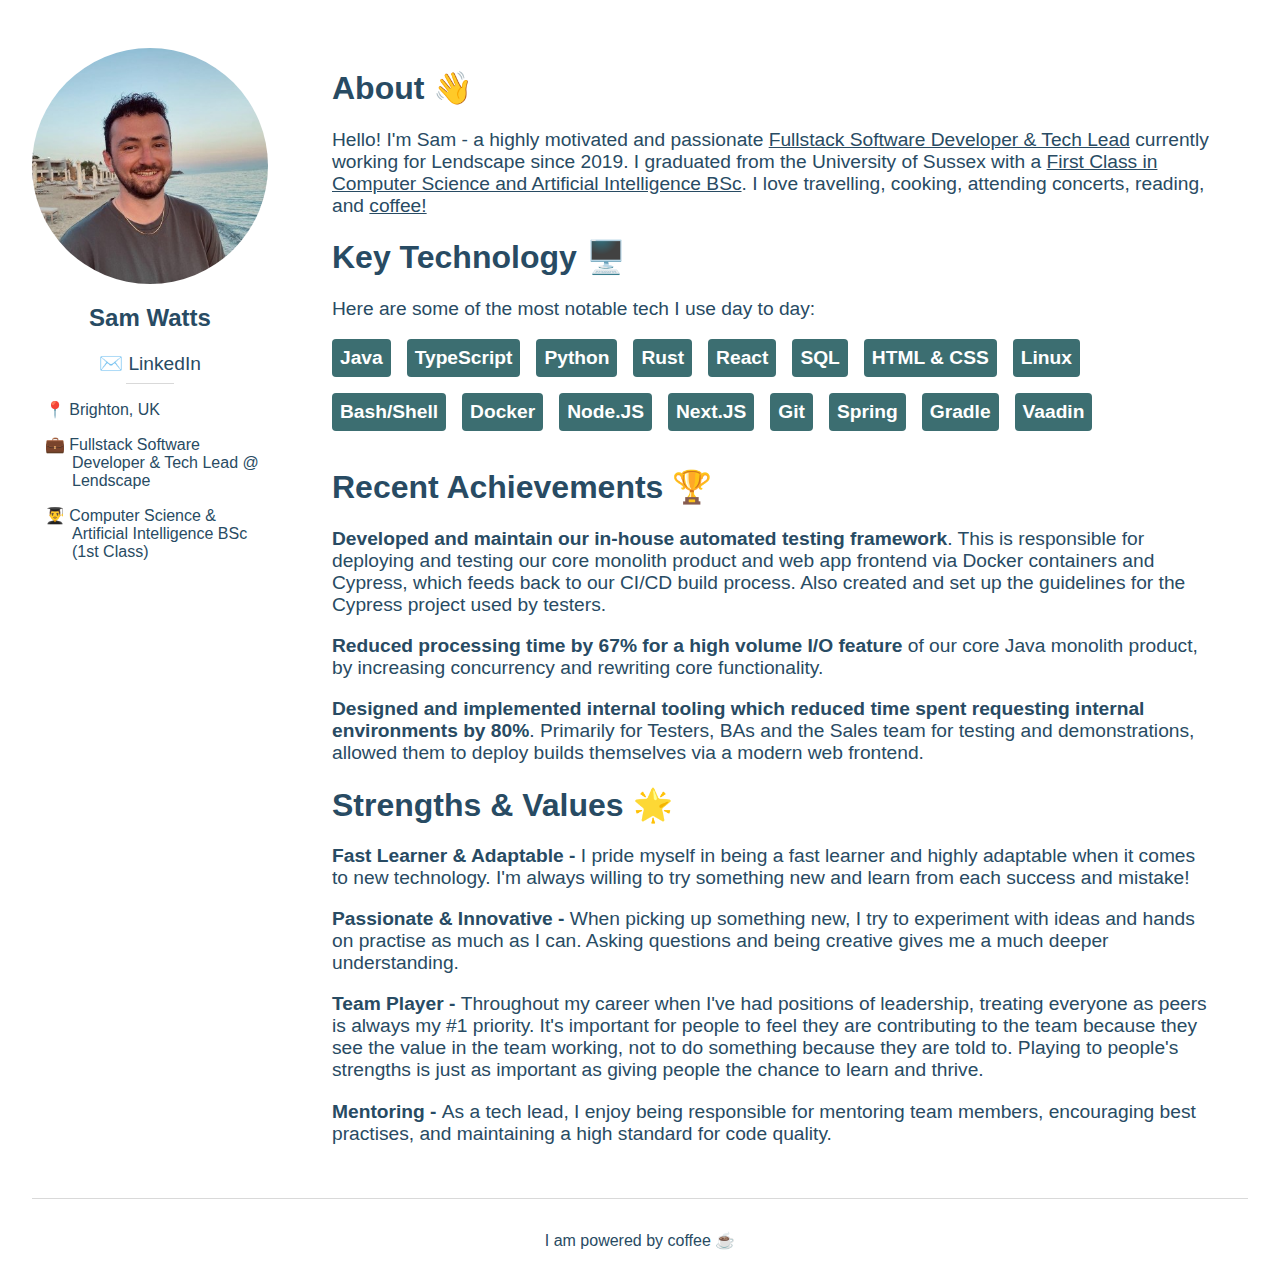
==== commit f75a2828: "added NextJS and NodeJS, forgot those!" ====
--- a/index.html
+++ b/index.html
@@ -1 +1 @@
-<!DOCTYPE html><html><head><meta charSet="utf-8"/><meta name="viewport" content="width=device-width"/><title>Sam Watts</title><meta name="description" content="Personal website for Sam Watts"/><link rel="icon" href="/favicon.ico"/><meta name="next-head-count" content="5"/><link rel="preload" href="./_next/static/css/18dff962ffe46353.css" as="style"/><link rel="stylesheet" href="./_next/static/css/18dff962ffe46353.css" data-n-g=""/><link rel="preload" href="./_next/static/css/65005a6f808f03bc.css" as="style"/><link rel="stylesheet" href="./_next/static/css/65005a6f808f03bc.css" data-n-p=""/><noscript data-n-css=""></noscript><script defer="" nomodule="" src="./_next/static/chunks/polyfills-c67a75d1b6f99dc8.js"></script><script src="./_next/static/chunks/webpack-e53494d71b05f6ba.js" defer=""></script><script src="./_next/static/chunks/framework-db825bd0b4ae01ef.js" defer=""></script><script src="./_next/static/chunks/main-78e67fcb6183a676.js" defer=""></script><script src="./_next/static/chunks/pages/_app-7a5da3bf99240e51.js" defer=""></script><script src="./_next/static/chunks/pages/index-c7288e6f7cb62bbd.js" defer=""></script><script src="./_next/static/CFjtEKdhWj67V5Y6zP0pW/_buildManifest.js" defer=""></script><script src="./_next/static/CFjtEKdhWj67V5Y6zP0pW/_ssgManifest.js" defer=""></script></head><body><div id="__next"><div class="MainLayout_container__tpw3T"><main class="MainLayout_main__RpygK"><div class="MainLayout_profile__nZBmq"><div class="MainLayout_headshot-wrapper__yUUoJ"><span style="box-sizing:border-box;display:inline-block;overflow:hidden;width:initial;height:initial;background:none;opacity:1;border:0;margin:0;padding:0;position:relative;max-width:100%"><span style="box-sizing:border-box;display:block;width:initial;height:initial;background:none;opacity:1;border:0;margin:0;padding:0;max-width:100%"><img style="display:block;max-width:100%;width:initial;height:initial;background:none;opacity:1;border:0;margin:0;padding:0" alt="" aria-hidden="true" src="data:image/svg+xml,%3csvg%20xmlns=%27http://www.w3.org/2000/svg%27%20version=%271.1%27%20width=%27320%27%20height=%27320%27/%3e"/></span><img alt="A photo of me on the beach in Greece!" src="[data-uri]" decoding="async" data-nimg="intrinsic" class="MainLayout_headshot__Th1uN" style="position:absolute;top:0;left:0;bottom:0;right:0;box-sizing:border-box;padding:0;border:none;margin:auto;display:block;width:0;height:0;min-width:100%;max-width:100%;min-height:100%;max-height:100%"/><noscript><img alt="A photo of me on the beach in Greece!" srcSet="me.jpg?imwidth=384 1x, me.jpg?imwidth=640 2x" src="me.jpg?imwidth=640" decoding="async" data-nimg="intrinsic" style="position:absolute;top:0;left:0;bottom:0;right:0;box-sizing:border-box;padding:0;border:none;margin:auto;display:block;width:0;height:0;min-width:100%;max-width:100%;min-height:100%;max-height:100%" class="MainLayout_headshot__Th1uN" loading="lazy"/></noscript></span></div><h2>Sam Watts</h2><div class="MainLayout_profile-contactinfo__ET3G4"><a href="https://linkedin.com/in/samwatts98" target="_blank" rel="noreferrer">✉️ LinkedIn</a></div><hr class="MainLayout_profile-splitter__5OS15"/><ul class="MainLayout_profile-summary-points__Fek6y"><li class="MainLayout_location__2yijz">Brighton, UK</li><li class="MainLayout_job__zUoX7">Fullstack Software Developer &amp; Tech Lead @ Lendscape</li><li class="MainLayout_degree__xxxqH">Computer Science &amp; Artificial Intelligence BSc (1st Class)</li></ul></div><div class="Home_body-wrapper__0yWay"><h1>About 👋</h1><p>Hello! I&#x27;m Sam - a highly motivated and passionate <u>Fullstack Software Developer &amp; Tech Lead</u> currently working for Lendscape since 2019. I graduated from the University of Sussex with a <u>First Class in Computer Science and Artificial Intelligence BSc</u>. I love travelling, cooking, attending concerts, reading, and <u>coffee!</u></p><h1>Key Technology 🖥️</h1><p>Here are some of the most notable tech I use day to day:</p><div class="Home_tech-bits__8GerA"><span>Java</span><span>TypeScript</span><span>Python</span><span>Rust</span><span>React</span><span>SQL</span><span>HTML &amp; CSS</span><span>Linux</span><span>Bash/Shell</span><span>Docker</span><span>Spring</span><span>Gradle</span><span>Git</span><span>Vaadin</span></div><h1>Recent Achievements 🏆</h1><div class="Home_achievements-wrapper__DA2mH"><p><strong>Developed and maintain our in-house automated testing framework</strong>. This is responsible for deploying and testing our core monolith product and web app frontend via Docker containers and Cypress, which feeds back to our CI/CD build process. Also created and set up the guidelines for the Cypress project used by testers.</p><p><strong>Reduced processing time by 67% for a high volume I/O feature</strong> of our core Java monolith product, by increasing concurrency and rewriting core functionality.</p><p><strong>Designed and implemented internal tooling which reduced time spent requesting internal environments by 80%</strong>. Primarily for Testers, BAs and the Sales team for testing and demonstrations, allowed them to deploy builds themselves via a modern web frontend.</p></div><h1>Strengths &amp; Values 🌟</h1><p><strong>Fast Learner &amp; Adaptable - </strong>I pride myself in being a fast learner and highly adaptable when it comes to new technology. I&#x27;m always willing to try something new and learn from each success and mistake!</p><p><strong>Passionate &amp; Innovative - </strong>When picking up something new, I try to experiment with ideas and hands on practise as much as I can. Asking questions and being creative gives me a much deeper understanding.</p><p><strong>Team Player - </strong>Throughout my career when I&#x27;ve had positions of leadership, treating everyone as peers is always my #1 priority. It&#x27;s important for people to feel they are contributing to the team because they see the value in the team working, not to do something because they are told to. Playing to people&#x27;s strengths is just as important as giving people the chance to learn and thrive. </p><p><strong>Mentoring - </strong>As a tech lead, I enjoy being responsible for mentoring team members, encouraging best practises, and maintaining a high standard for code quality.</p><h1></h1></div></main><footer class="MainLayout_footer__ZD5Ce">I am powered by coffee ☕</footer></div></div><script id="__NEXT_DATA__" type="application/json">{"props":{"pageProps":{}},"page":"/","query":{},"buildId":"CFjtEKdhWj67V5Y6zP0pW","assetPrefix":".","nextExport":true,"autoExport":true,"isFallback":false,"scriptLoader":[]}</script></body></html>+<!DOCTYPE html><html lang="en"><head><meta charSet="utf-8"/><title>Sam Watts</title><meta name="description" content="Personal website for Sam Watts"/><meta name="viewport" content="initial-scale=1.0, width=device-width"/><link rel="icon" href="/favicon.ico"/><meta name="next-head-count" content="5"/><link rel="preload" href="./_next/static/css/9da9506d70902d9f.css" as="style"/><link rel="stylesheet" href="./_next/static/css/9da9506d70902d9f.css" data-n-g=""/><link rel="preload" href="./_next/static/css/c9a94881b4e88790.css" as="style"/><link rel="stylesheet" href="./_next/static/css/c9a94881b4e88790.css" data-n-p=""/><noscript data-n-css=""></noscript><script defer="" nomodule="" src="./_next/static/chunks/polyfills-c67a75d1b6f99dc8.js"></script><script src="./_next/static/chunks/webpack-e53494d71b05f6ba.js" defer=""></script><script src="./_next/static/chunks/framework-db825bd0b4ae01ef.js" defer=""></script><script src="./_next/static/chunks/main-78e67fcb6183a676.js" defer=""></script><script src="./_next/static/chunks/pages/_app-84f011c8c79a6931.js" defer=""></script><script src="./_next/static/chunks/pages/index-1aa0cb92caaaed66.js" defer=""></script><script src="./_next/static/6Vh-cQt2P6TiO3XWQZtu5/_buildManifest.js" defer=""></script><script src="./_next/static/6Vh-cQt2P6TiO3XWQZtu5/_ssgManifest.js" defer=""></script></head><body><div id="__next"><div class="MainLayout_container__tpw3T"><main class="MainLayout_main__RpygK"><div class="MainLayout_profile__nZBmq"><div class="MainLayout_headshot-wrapper__yUUoJ"><span style="box-sizing:border-box;display:inline-block;overflow:hidden;width:initial;height:initial;background:none;opacity:1;border:0;margin:0;padding:0;position:relative;max-width:100%"><span style="box-sizing:border-box;display:block;width:initial;height:initial;background:none;opacity:1;border:0;margin:0;padding:0;max-width:100%"><img style="display:block;max-width:100%;width:initial;height:initial;background:none;opacity:1;border:0;margin:0;padding:0" alt="" aria-hidden="true" src="data:image/svg+xml,%3csvg%20xmlns=%27http://www.w3.org/2000/svg%27%20version=%271.1%27%20width=%27320%27%20height=%27320%27/%3e"/></span><img alt="A photo of me on the beach in Greece!" src="[data-uri]" decoding="async" data-nimg="intrinsic" class="MainLayout_headshot__Th1uN" style="position:absolute;top:0;left:0;bottom:0;right:0;box-sizing:border-box;padding:0;border:none;margin:auto;display:block;width:0;height:0;min-width:100%;max-width:100%;min-height:100%;max-height:100%"/><noscript><img alt="A photo of me on the beach in Greece!" srcSet="me.jpg?imwidth=384 1x, me.jpg?imwidth=640 2x" src="me.jpg?imwidth=640" decoding="async" data-nimg="intrinsic" style="position:absolute;top:0;left:0;bottom:0;right:0;box-sizing:border-box;padding:0;border:none;margin:auto;display:block;width:0;height:0;min-width:100%;max-width:100%;min-height:100%;max-height:100%" class="MainLayout_headshot__Th1uN" loading="lazy"/></noscript></span></div><h2>Sam Watts</h2><div class="MainLayout_profile-contactinfo__ET3G4"><a href="https://linkedin.com/in/samwatts98" target="_blank" rel="noreferrer">✉️ LinkedIn</a></div><hr class="MainLayout_profile-splitter__5OS15"/><ul class="MainLayout_profile-summary-points__Fek6y"><li class="MainLayout_location__2yijz">Brighton, UK</li><li class="MainLayout_job__zUoX7">Fullstack Software Developer &amp; Tech Lead @ Lendscape</li><li class="MainLayout_degree__xxxqH">Computer Science &amp; Artificial Intelligence BSc (1st Class)</li></ul></div><div class="Home_body-wrapper__0yWay"><h1>About 👋</h1><p>Hello! I&#x27;m Sam - a highly motivated and passionate <u>Fullstack Software Developer &amp; Tech Lead</u> currently working for Lendscape since 2019. I graduated from the University of Sussex with a <u>First Class in Computer Science and Artificial Intelligence BSc</u>. I love travelling, cooking, attending concerts, reading, and <u>coffee!</u></p><h1>Key Technology 🖥️</h1><p>Here are some of the most notable tech I use day to day:</p><div class="Home_tech-bits__8GerA"><span>Java</span><span>TypeScript</span><span>Python</span><span>Rust</span><span>React</span><span>SQL</span><span>HTML &amp; CSS</span><span>Linux</span><span>Bash/Shell</span><span>Docker</span><span>Node.JS</span><span>Next.JS</span><span>Git</span><span>Spring</span><span>Gradle</span><span>Vaadin</span></div><h1>Recent Achievements 🏆</h1><div class="Home_achievements-wrapper__DA2mH"><p><strong>Developed and maintain our in-house automated testing framework</strong>. This is responsible for deploying and testing our core monolith product and web app frontend via Docker containers and Cypress, which feeds back to our CI/CD build process. Also created and set up the guidelines for the Cypress project used by testers.</p><p><strong>Reduced processing time by 67% for a high volume I/O feature</strong> of our core Java monolith product, by increasing concurrency and rewriting core functionality.</p><p><strong>Designed and implemented internal tooling which reduced time spent requesting internal environments by 80%</strong>. Primarily for Testers, BAs and the Sales team for testing and demonstrations, allowed them to deploy builds themselves via a modern web frontend.</p></div><h1>Strengths &amp; Values 🌟</h1><p><strong>Fast Learner &amp; Adaptable - </strong>I pride myself in being a fast learner and highly adaptable when it comes to new technology. I&#x27;m always willing to try something new and learn from each success and mistake!</p><p><strong>Passionate &amp; Innovative - </strong>When picking up something new, I try to experiment with ideas and hands on practise as much as I can. Asking questions and being creative gives me a much deeper understanding.</p><p><strong>Team Player - </strong>Throughout my career when I&#x27;ve had positions of leadership, treating everyone as peers is always my #1 priority. It&#x27;s important for people to feel they are contributing to the team because they see the value in the team working, not to do something because they are told to. Playing to people&#x27;s strengths is just as important as giving people the chance to learn and thrive. </p><p><strong>Mentoring - </strong>As a tech lead, I enjoy being responsible for mentoring team members, encouraging best practises, and maintaining a high standard for code quality.</p><h1></h1></div></main><footer class="MainLayout_footer__ZD5Ce">I am powered by coffee ☕</footer></div></div><script id="__NEXT_DATA__" type="application/json">{"props":{"pageProps":{}},"page":"/","query":{},"buildId":"6Vh-cQt2P6TiO3XWQZtu5","assetPrefix":".","nextExport":true,"autoExport":true,"isFallback":false,"scriptLoader":[]}</script></body></html>--- a/_next/static/css/9da9506d70902d9f.css
+++ b/_next/static/css/9da9506d70902d9f.css
@@ -0,0 +1 @@
+body,html{padding:0;margin:0;font-family:-apple-system,BlinkMacSystemFont,Segoe UI,Roboto,Oxygen,Ubuntu,Cantarell,Fira Sans,Droid Sans,Helvetica Neue,sans-serif}a{color:inherit;text-decoration:none}*{box-sizing:border-box}a,p,span{font-size:1.2rem}h1{font-size:2rem}@media(prefers-color-scheme:dark){html{color-scheme:dark}body{color:#fff;background:#284b63}}@media(prefers-color-scheme:light){html{color-scheme:light}body{color:#284b63;background:#fff}}.MainLayout_container__tpw3T{padding:0 2rem;width:100vw}.MainLayout_main__RpygK{display:flex;min-height:100vh;padding:2rem 0;margin-top:1rem;flex-flow:row wrap;width:100%;overflow:auto}@media(max-width:800px){.MainLayout_main__RpygK{text-align:center}}.MainLayout_main__RpygK .MainLayout_segment__u_wJ9 p:first-child{margin-top:0}.MainLayout_main__RpygK .MainLayout_profile__nZBmq{width:20vw;min-width:300px;padding-right:4rem;-webkit-animation:MainLayout_slide-in__FqVVT .5s 1;animation:MainLayout_slide-in__FqVVT .5s 1}@media(max-width:800px){.MainLayout_main__RpygK .MainLayout_profile__nZBmq{width:100%;padding-right:0}}.MainLayout_main__RpygK .MainLayout_profile__nZBmq h2{text-align:center}.MainLayout_main__RpygK .MainLayout_profile__nZBmq .MainLayout_headshot__Th1uN{border-radius:160px}.MainLayout_main__RpygK .MainLayout_profile__nZBmq .MainLayout_headshot-wrapper__yUUoJ{margin:0 auto;display:flex;justify-content:center}.MainLayout_main__RpygK .MainLayout_profile__nZBmq .MainLayout_profile-summary-points__Fek6y{list-style:none}.MainLayout_main__RpygK .MainLayout_profile__nZBmq .MainLayout_profile-summary-points__Fek6y li{text-indent:-1.7rem}@media(max-width:800px){.MainLayout_main__RpygK .MainLayout_profile__nZBmq .MainLayout_profile-summary-points__Fek6y li{margin-left:-1rem}}.MainLayout_main__RpygK .MainLayout_profile__nZBmq .MainLayout_profile-summary-points__Fek6y li:not(:last-child){margin-bottom:1rem}.MainLayout_main__RpygK .MainLayout_profile__nZBmq .MainLayout_profile-summary-points__Fek6y .MainLayout_location__2yijz:before{content:"📍  "}.MainLayout_main__RpygK .MainLayout_profile__nZBmq .MainLayout_profile-summary-points__Fek6y .MainLayout_job__zUoX7:before{content:"💼  "}.MainLayout_main__RpygK .MainLayout_profile__nZBmq .MainLayout_profile-summary-points__Fek6y .MainLayout_degree__xxxqH:before{content:"👨‍🎓  "}.MainLayout_main__RpygK .MainLayout_profile__nZBmq .MainLayout_profile-splitter__5OS15{border:solid #d9d9d9;border-width:1px 0 0;width:3rem}.MainLayout_main__RpygK .MainLayout_profile__nZBmq .MainLayout_profile-contactinfo__ET3G4{text-align:center}.MainLayout_main__RpygK .MainLayout_profile__nZBmq .MainLayout_profile-contactinfo__ET3G4 a:active,.MainLayout_main__RpygK .MainLayout_profile__nZBmq .MainLayout_profile-contactinfo__ET3G4 a:focus,.MainLayout_main__RpygK .MainLayout_profile__nZBmq .MainLayout_profile-contactinfo__ET3G4 a:hover{text-decoration:underline;color:#3c6e71}.MainLayout_footer__ZD5Ce{display:flex;flex:1 1;padding:2rem 0;border-top:1px solid #d9d9d9;justify-content:center;align-items:center;text-align:center}@-webkit-keyframes MainLayout_slide-in__FqVVT{0%{transform:translateY(-5rem);opacity:1}to{transform:translateY(0);opacity:1}}@keyframes MainLayout_slide-in__FqVVT{0%{transform:translateY(-5rem);opacity:1}to{transform:translateY(0);opacity:1}}--- a/_next/static/css/9da9506d70902d9f.css
+++ b/_next/static/css/9da9506d70902d9f.css
@@ -0,0 +1 @@
+body,html{padding:0;margin:0;font-family:-apple-system,BlinkMacSystemFont,Segoe UI,Roboto,Oxygen,Ubuntu,Cantarell,Fira Sans,Droid Sans,Helvetica Neue,sans-serif}a{color:inherit;text-decoration:none}*{box-sizing:border-box}a,p,span{font-size:1.2rem}h1{font-size:2rem}@media(prefers-color-scheme:dark){html{color-scheme:dark}body{color:#fff;background:#284b63}}@media(prefers-color-scheme:light){html{color-scheme:light}body{color:#284b63;background:#fff}}.MainLayout_container__tpw3T{padding:0 2rem;width:100vw}.MainLayout_main__RpygK{display:flex;min-height:100vh;padding:2rem 0;margin-top:1rem;flex-flow:row wrap;width:100%;overflow:auto}@media(max-width:800px){.MainLayout_main__RpygK{text-align:center}}.MainLayout_main__RpygK .MainLayout_segment__u_wJ9 p:first-child{margin-top:0}.MainLayout_main__RpygK .MainLayout_profile__nZBmq{width:20vw;min-width:300px;padding-right:4rem;-webkit-animation:MainLayout_slide-in__FqVVT .5s 1;animation:MainLayout_slide-in__FqVVT .5s 1}@media(max-width:800px){.MainLayout_main__RpygK .MainLayout_profile__nZBmq{width:100%;padding-right:0}}.MainLayout_main__RpygK .MainLayout_profile__nZBmq h2{text-align:center}.MainLayout_main__RpygK .MainLayout_profile__nZBmq .MainLayout_headshot__Th1uN{border-radius:160px}.MainLayout_main__RpygK .MainLayout_profile__nZBmq .MainLayout_headshot-wrapper__yUUoJ{margin:0 auto;display:flex;justify-content:center}.MainLayout_main__RpygK .MainLayout_profile__nZBmq .MainLayout_profile-summary-points__Fek6y{list-style:none}.MainLayout_main__RpygK .MainLayout_profile__nZBmq .MainLayout_profile-summary-points__Fek6y li{text-indent:-1.7rem}@media(max-width:800px){.MainLayout_main__RpygK .MainLayout_profile__nZBmq .MainLayout_profile-summary-points__Fek6y li{margin-left:-1rem}}.MainLayout_main__RpygK .MainLayout_profile__nZBmq .MainLayout_profile-summary-points__Fek6y li:not(:last-child){margin-bottom:1rem}.MainLayout_main__RpygK .MainLayout_profile__nZBmq .MainLayout_profile-summary-points__Fek6y .MainLayout_location__2yijz:before{content:"📍  "}.MainLayout_main__RpygK .MainLayout_profile__nZBmq .MainLayout_profile-summary-points__Fek6y .MainLayout_job__zUoX7:before{content:"💼  "}.MainLayout_main__RpygK .MainLayout_profile__nZBmq .MainLayout_profile-summary-points__Fek6y .MainLayout_degree__xxxqH:before{content:"👨‍🎓  "}.MainLayout_main__RpygK .MainLayout_profile__nZBmq .MainLayout_profile-splitter__5OS15{border:solid #d9d9d9;border-width:1px 0 0;width:3rem}.MainLayout_main__RpygK .MainLayout_profile__nZBmq .MainLayout_profile-contactinfo__ET3G4{text-align:center}.MainLayout_main__RpygK .MainLayout_profile__nZBmq .MainLayout_profile-contactinfo__ET3G4 a:active,.MainLayout_main__RpygK .MainLayout_profile__nZBmq .MainLayout_profile-contactinfo__ET3G4 a:focus,.MainLayout_main__RpygK .MainLayout_profile__nZBmq .MainLayout_profile-contactinfo__ET3G4 a:hover{text-decoration:underline;color:#3c6e71}.MainLayout_footer__ZD5Ce{display:flex;flex:1 1;padding:2rem 0;border-top:1px solid #d9d9d9;justify-content:center;align-items:center;text-align:center}@-webkit-keyframes MainLayout_slide-in__FqVVT{0%{transform:translateY(-5rem);opacity:1}to{transform:translateY(0);opacity:1}}@keyframes MainLayout_slide-in__FqVVT{0%{transform:translateY(-5rem);opacity:1}to{transform:translateY(0);opacity:1}}--- a/_next/static/css/c9a94881b4e88790.css
+++ b/_next/static/css/c9a94881b4e88790.css
@@ -0,0 +1 @@
+.Home_body-wrapper__0yWay{flex:1 1;margin-right:2rem;-webkit-animation:Home_slide-in__52WD_ .8s 1;animation:Home_slide-in__52WD_ .8s 1;min-width:300px}.Home_tech-bits__8GerA{display:flex;flex-flow:row wrap}.Home_tech-bits__8GerA span{padding:.5rem;width:-webkit-fit-content;width:-moz-fit-content;width:fit-content;font-weight:700;border-radius:.25rem;background-color:#3c6e71;margin-bottom:1rem}.Home_tech-bits__8GerA span:not(:last-child){margin-right:1rem}.Home_tech-bits__8GerA span:focus,.Home_tech-bits__8GerA span:hover{-webkit-animation:Home_wobble__br0du .6s 1;animation:Home_wobble__br0du .6s 1}@media(prefers-color-scheme:light){.Home_tech-bits__8GerA span{color:#fff}}.Home_achievements-wrapper__DA2mH strong{font-weight:900}@media(max-width:800px){.Home_body-wrapper__0yWay{margin-right:0!important}.Home_tech-bits__8GerA{margin:0 auto!important;justify-content:center}}@-webkit-keyframes Home_wobble__br0du{25%{transform:rotate(15deg)}50%{transform:rotate(-15deg)}75%{transform:rotate(5deg)}to{transform:rotate(0deg)}}@keyframes Home_wobble__br0du{25%{transform:rotate(15deg)}50%{transform:rotate(-15deg)}75%{transform:rotate(5deg)}to{transform:rotate(0deg)}}@-webkit-keyframes Home_slide-in__52WD_{0%{transform:translateY(-5rem);opacity:0}to{transform:translateY(0);opacity:1}}@keyframes Home_slide-in__52WD_{0%{transform:translateY(-5rem);opacity:0}to{transform:translateY(0);opacity:1}}--- a/_next/static/css/c9a94881b4e88790.css
+++ b/_next/static/css/c9a94881b4e88790.css
@@ -0,0 +1 @@
+.Home_body-wrapper__0yWay{flex:1 1;margin-right:2rem;-webkit-animation:Home_slide-in__52WD_ .8s 1;animation:Home_slide-in__52WD_ .8s 1;min-width:300px}.Home_tech-bits__8GerA{display:flex;flex-flow:row wrap}.Home_tech-bits__8GerA span{padding:.5rem;width:-webkit-fit-content;width:-moz-fit-content;width:fit-content;font-weight:700;border-radius:.25rem;background-color:#3c6e71;margin-bottom:1rem}.Home_tech-bits__8GerA span:not(:last-child){margin-right:1rem}.Home_tech-bits__8GerA span:focus,.Home_tech-bits__8GerA span:hover{-webkit-animation:Home_wobble__br0du .6s 1;animation:Home_wobble__br0du .6s 1}@media(prefers-color-scheme:light){.Home_tech-bits__8GerA span{color:#fff}}.Home_achievements-wrapper__DA2mH strong{font-weight:900}@media(max-width:800px){.Home_body-wrapper__0yWay{margin-right:0!important}.Home_tech-bits__8GerA{margin:0 auto!important;justify-content:center}}@-webkit-keyframes Home_wobble__br0du{25%{transform:rotate(15deg)}50%{transform:rotate(-15deg)}75%{transform:rotate(5deg)}to{transform:rotate(0deg)}}@keyframes Home_wobble__br0du{25%{transform:rotate(15deg)}50%{transform:rotate(-15deg)}75%{transform:rotate(5deg)}to{transform:rotate(0deg)}}@-webkit-keyframes Home_slide-in__52WD_{0%{transform:translateY(-5rem);opacity:0}to{transform:translateY(0);opacity:1}}@keyframes Home_slide-in__52WD_{0%{transform:translateY(-5rem);opacity:0}to{transform:translateY(0);opacity:1}}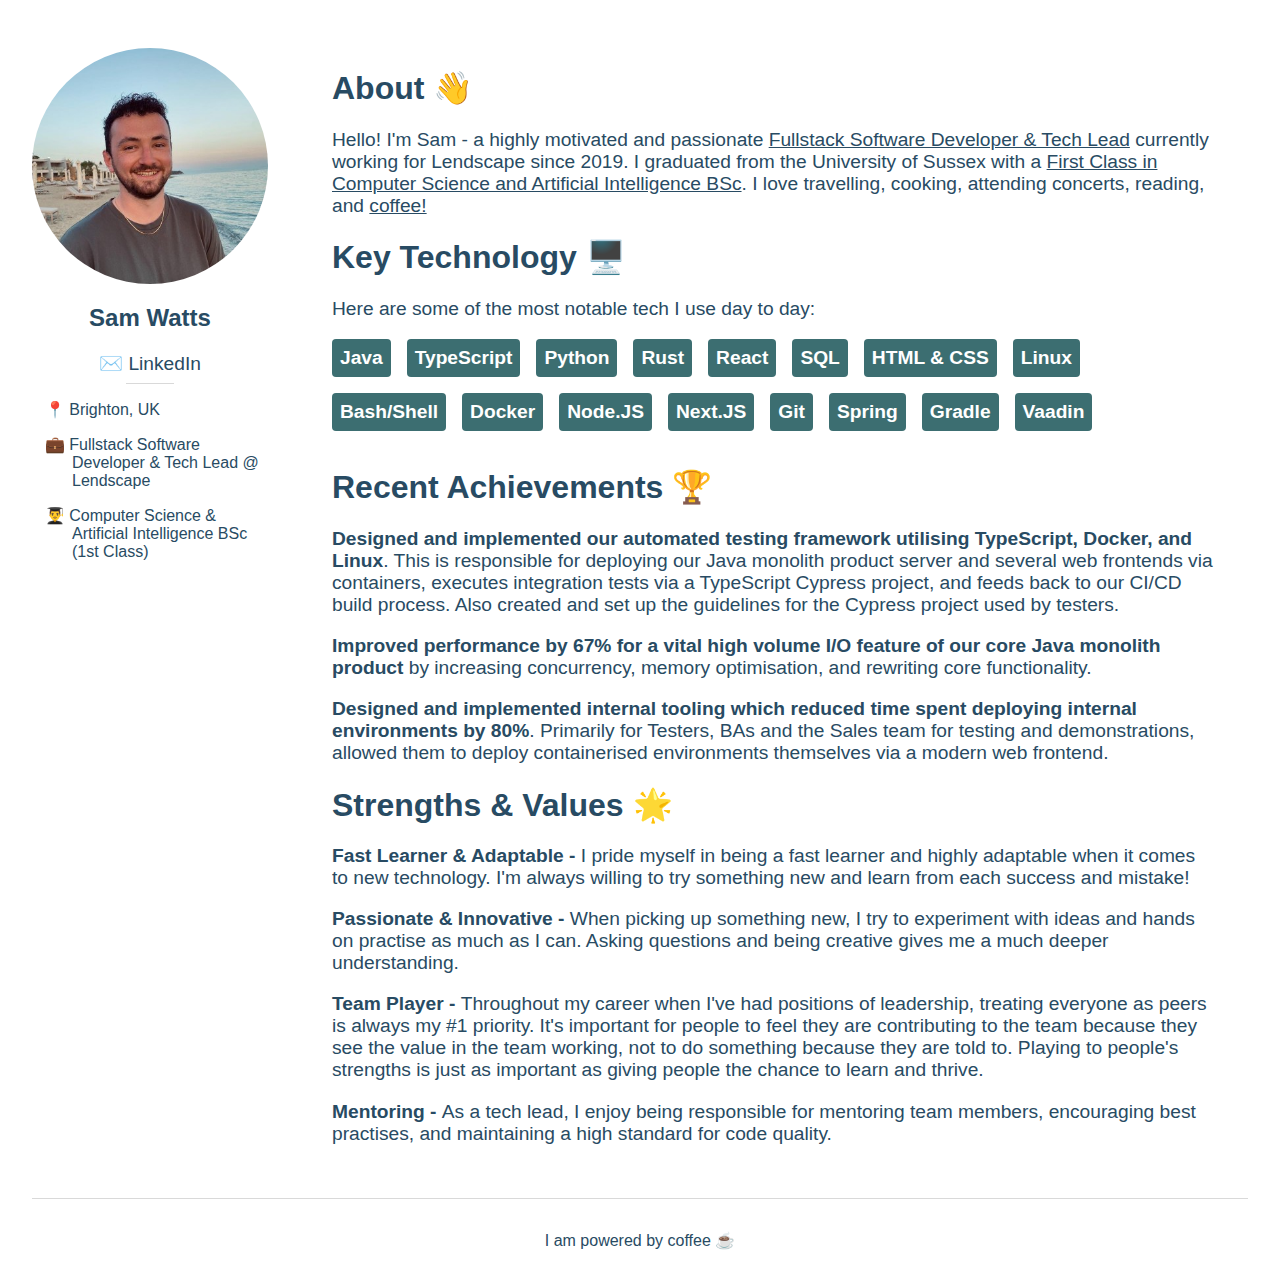
==== commit cd463e27: "updated content" ====
--- a/index.html
+++ b/index.html
@@ -1 +1 @@
-<!DOCTYPE html><html lang="en"><head><meta charSet="utf-8"/><title>Sam Watts</title><meta name="description" content="Personal website for Sam Watts"/><meta name="viewport" content="initial-scale=1.0, width=device-width"/><link rel="icon" href="/favicon.ico"/><meta name="next-head-count" content="5"/><link rel="preload" href="./_next/static/css/9da9506d70902d9f.css" as="style"/><link rel="stylesheet" href="./_next/static/css/9da9506d70902d9f.css" data-n-g=""/><link rel="preload" href="./_next/static/css/c9a94881b4e88790.css" as="style"/><link rel="stylesheet" href="./_next/static/css/c9a94881b4e88790.css" data-n-p=""/><noscript data-n-css=""></noscript><script defer="" nomodule="" src="./_next/static/chunks/polyfills-c67a75d1b6f99dc8.js"></script><script src="./_next/static/chunks/webpack-e53494d71b05f6ba.js" defer=""></script><script src="./_next/static/chunks/framework-db825bd0b4ae01ef.js" defer=""></script><script src="./_next/static/chunks/main-78e67fcb6183a676.js" defer=""></script><script src="./_next/static/chunks/pages/_app-84f011c8c79a6931.js" defer=""></script><script src="./_next/static/chunks/pages/index-1aa0cb92caaaed66.js" defer=""></script><script src="./_next/static/6Vh-cQt2P6TiO3XWQZtu5/_buildManifest.js" defer=""></script><script src="./_next/static/6Vh-cQt2P6TiO3XWQZtu5/_ssgManifest.js" defer=""></script></head><body><div id="__next"><div class="MainLayout_container__tpw3T"><main class="MainLayout_main__RpygK"><div class="MainLayout_profile__nZBmq"><div class="MainLayout_headshot-wrapper__yUUoJ"><span style="box-sizing:border-box;display:inline-block;overflow:hidden;width:initial;height:initial;background:none;opacity:1;border:0;margin:0;padding:0;position:relative;max-width:100%"><span style="box-sizing:border-box;display:block;width:initial;height:initial;background:none;opacity:1;border:0;margin:0;padding:0;max-width:100%"><img style="display:block;max-width:100%;width:initial;height:initial;background:none;opacity:1;border:0;margin:0;padding:0" alt="" aria-hidden="true" src="data:image/svg+xml,%3csvg%20xmlns=%27http://www.w3.org/2000/svg%27%20version=%271.1%27%20width=%27320%27%20height=%27320%27/%3e"/></span><img alt="A photo of me on the beach in Greece!" src="[data-uri]" decoding="async" data-nimg="intrinsic" class="MainLayout_headshot__Th1uN" style="position:absolute;top:0;left:0;bottom:0;right:0;box-sizing:border-box;padding:0;border:none;margin:auto;display:block;width:0;height:0;min-width:100%;max-width:100%;min-height:100%;max-height:100%"/><noscript><img alt="A photo of me on the beach in Greece!" srcSet="me.jpg?imwidth=384 1x, me.jpg?imwidth=640 2x" src="me.jpg?imwidth=640" decoding="async" data-nimg="intrinsic" style="position:absolute;top:0;left:0;bottom:0;right:0;box-sizing:border-box;padding:0;border:none;margin:auto;display:block;width:0;height:0;min-width:100%;max-width:100%;min-height:100%;max-height:100%" class="MainLayout_headshot__Th1uN" loading="lazy"/></noscript></span></div><h2>Sam Watts</h2><div class="MainLayout_profile-contactinfo__ET3G4"><a href="https://linkedin.com/in/samwatts98" target="_blank" rel="noreferrer">✉️ LinkedIn</a></div><hr class="MainLayout_profile-splitter__5OS15"/><ul class="MainLayout_profile-summary-points__Fek6y"><li class="MainLayout_location__2yijz">Brighton, UK</li><li class="MainLayout_job__zUoX7">Fullstack Software Developer &amp; Tech Lead @ Lendscape</li><li class="MainLayout_degree__xxxqH">Computer Science &amp; Artificial Intelligence BSc (1st Class)</li></ul></div><div class="Home_body-wrapper__0yWay"><h1>About 👋</h1><p>Hello! I&#x27;m Sam - a highly motivated and passionate <u>Fullstack Software Developer &amp; Tech Lead</u> currently working for Lendscape since 2019. I graduated from the University of Sussex with a <u>First Class in Computer Science and Artificial Intelligence BSc</u>. I love travelling, cooking, attending concerts, reading, and <u>coffee!</u></p><h1>Key Technology 🖥️</h1><p>Here are some of the most notable tech I use day to day:</p><div class="Home_tech-bits__8GerA"><span>Java</span><span>TypeScript</span><span>Python</span><span>Rust</span><span>React</span><span>SQL</span><span>HTML &amp; CSS</span><span>Linux</span><span>Bash/Shell</span><span>Docker</span><span>Node.JS</span><span>Next.JS</span><span>Git</span><span>Spring</span><span>Gradle</span><span>Vaadin</span></div><h1>Recent Achievements 🏆</h1><div class="Home_achievements-wrapper__DA2mH"><p><strong>Developed and maintain our in-house automated testing framework</strong>. This is responsible for deploying and testing our core monolith product and web app frontend via Docker containers and Cypress, which feeds back to our CI/CD build process. Also created and set up the guidelines for the Cypress project used by testers.</p><p><strong>Reduced processing time by 67% for a high volume I/O feature</strong> of our core Java monolith product, by increasing concurrency and rewriting core functionality.</p><p><strong>Designed and implemented internal tooling which reduced time spent requesting internal environments by 80%</strong>. Primarily for Testers, BAs and the Sales team for testing and demonstrations, allowed them to deploy builds themselves via a modern web frontend.</p></div><h1>Strengths &amp; Values 🌟</h1><p><strong>Fast Learner &amp; Adaptable - </strong>I pride myself in being a fast learner and highly adaptable when it comes to new technology. I&#x27;m always willing to try something new and learn from each success and mistake!</p><p><strong>Passionate &amp; Innovative - </strong>When picking up something new, I try to experiment with ideas and hands on practise as much as I can. Asking questions and being creative gives me a much deeper understanding.</p><p><strong>Team Player - </strong>Throughout my career when I&#x27;ve had positions of leadership, treating everyone as peers is always my #1 priority. It&#x27;s important for people to feel they are contributing to the team because they see the value in the team working, not to do something because they are told to. Playing to people&#x27;s strengths is just as important as giving people the chance to learn and thrive. </p><p><strong>Mentoring - </strong>As a tech lead, I enjoy being responsible for mentoring team members, encouraging best practises, and maintaining a high standard for code quality.</p><h1></h1></div></main><footer class="MainLayout_footer__ZD5Ce">I am powered by coffee ☕</footer></div></div><script id="__NEXT_DATA__" type="application/json">{"props":{"pageProps":{}},"page":"/","query":{},"buildId":"6Vh-cQt2P6TiO3XWQZtu5","assetPrefix":".","nextExport":true,"autoExport":true,"isFallback":false,"scriptLoader":[]}</script></body></html>+<!DOCTYPE html><html lang="en"><head><meta charSet="utf-8"/><title>Sam Watts</title><meta name="description" content="Personal website for Sam Watts"/><meta name="viewport" content="initial-scale=1.0, width=device-width"/><link rel="icon" href="/favicon.ico"/><meta name="next-head-count" content="5"/><link rel="preload" href="./_next/static/css/5bca2935f03c5829.css" as="style"/><link rel="stylesheet" href="./_next/static/css/5bca2935f03c5829.css" data-n-g=""/><link rel="preload" href="./_next/static/css/c9a94881b4e88790.css" as="style"/><link rel="stylesheet" href="./_next/static/css/c9a94881b4e88790.css" data-n-p=""/><noscript data-n-css=""></noscript><script defer="" nomodule="" src="./_next/static/chunks/polyfills-c67a75d1b6f99dc8.js"></script><script src="./_next/static/chunks/webpack-e53494d71b05f6ba.js" defer=""></script><script src="./_next/static/chunks/framework-db825bd0b4ae01ef.js" defer=""></script><script src="./_next/static/chunks/main-78e67fcb6183a676.js" defer=""></script><script src="./_next/static/chunks/pages/_app-84f011c8c79a6931.js" defer=""></script><script src="./_next/static/chunks/pages/index-b5dadffa07612037.js" defer=""></script><script src="./_next/static/jKa6qjR3LqN2Ltyz9BAhl/_buildManifest.js" defer=""></script><script src="./_next/static/jKa6qjR3LqN2Ltyz9BAhl/_ssgManifest.js" defer=""></script></head><body><div id="__next"><div class="MainLayout_container__tpw3T"><main class="MainLayout_main__RpygK"><div class="MainLayout_profile__nZBmq"><div class="MainLayout_headshot-wrapper__yUUoJ"><span style="box-sizing:border-box;display:inline-block;overflow:hidden;width:initial;height:initial;background:none;opacity:1;border:0;margin:0;padding:0;position:relative;max-width:100%"><span style="box-sizing:border-box;display:block;width:initial;height:initial;background:none;opacity:1;border:0;margin:0;padding:0;max-width:100%"><img style="display:block;max-width:100%;width:initial;height:initial;background:none;opacity:1;border:0;margin:0;padding:0" alt="" aria-hidden="true" src="data:image/svg+xml,%3csvg%20xmlns=%27http://www.w3.org/2000/svg%27%20version=%271.1%27%20width=%27320%27%20height=%27320%27/%3e"/></span><img alt="A photo of me on the beach in Greece!" src="[data-uri]" decoding="async" data-nimg="intrinsic" class="MainLayout_headshot__Th1uN" style="position:absolute;top:0;left:0;bottom:0;right:0;box-sizing:border-box;padding:0;border:none;margin:auto;display:block;width:0;height:0;min-width:100%;max-width:100%;min-height:100%;max-height:100%"/><noscript><img alt="A photo of me on the beach in Greece!" srcSet="me.jpg?imwidth=384 1x, me.jpg?imwidth=640 2x" src="me.jpg?imwidth=640" decoding="async" data-nimg="intrinsic" style="position:absolute;top:0;left:0;bottom:0;right:0;box-sizing:border-box;padding:0;border:none;margin:auto;display:block;width:0;height:0;min-width:100%;max-width:100%;min-height:100%;max-height:100%" class="MainLayout_headshot__Th1uN" loading="lazy"/></noscript></span></div><h2>Sam Watts</h2><div class="MainLayout_profile-contactinfo__ET3G4"><a href="https://linkedin.com/in/samwatts98" target="_blank" rel="noreferrer">✉️ LinkedIn</a></div><hr class="MainLayout_profile-splitter__5OS15"/><ul class="MainLayout_profile-summary-points__Fek6y"><li class="MainLayout_location__2yijz">Brighton, UK</li><li class="MainLayout_job__zUoX7">Fullstack Software Developer &amp; Tech Lead @ Lendscape</li><li class="MainLayout_degree__xxxqH">Computer Science &amp; Artificial Intelligence BSc (1st Class)</li></ul></div><div class="Home_body-wrapper__0yWay"><h1>About 👋</h1><p>Hello! I&#x27;m Sam - a highly motivated and passionate <u>Fullstack Software Developer &amp; Tech Lead</u> currently working for Lendscape since 2019. I graduated from the University of Sussex with a <u>First Class in Computer Science and Artificial Intelligence BSc</u>. I love travelling, cooking, attending concerts, reading, and <u>coffee!</u></p><h1>Key Technology 🖥️</h1><p>Here are some of the most notable tech I use day to day:</p><div class="Home_tech-bits__8GerA"><span>Java</span><span>TypeScript</span><span>Python</span><span>Rust</span><span>React</span><span>SQL</span><span>HTML &amp; CSS</span><span>Linux</span><span>Bash/Shell</span><span>Docker</span><span>Node.JS</span><span>Next.JS</span><span>Git</span><span>Spring</span><span>Gradle</span><span>Vaadin</span></div><h1>Recent Achievements 🏆</h1><div class="Home_achievements-wrapper__DA2mH"><p><strong>Designed and implemented our automated testing framework utilising TypeScript, Docker, and Linux</strong>. This is responsible for deploying our Java monolith product server and several web frontends via containers, executes integration tests via a TypeScript Cypress project, and feeds back to our CI/CD build process. Also created and set up the guidelines for the Cypress project used by testers.</p><p><strong>Improved performance by 67% for a vital high volume I/O feature of our core Java monolith product</strong> by increasing concurrency, memory optimisation, and rewriting core functionality.</p><p><strong>Designed and implemented internal tooling which reduced time spent deploying internal environments by 80%</strong>. Primarily for Testers, BAs and the Sales team for testing and demonstrations, allowed them to deploy containerised environments themselves via a modern web frontend.</p></div><h1>Strengths &amp; Values 🌟</h1><p><strong>Fast Learner &amp; Adaptable - </strong>I pride myself in being a fast learner and highly adaptable when it comes to new technology. I&#x27;m always willing to try something new and learn from each success and mistake!</p><p><strong>Passionate &amp; Innovative - </strong>When picking up something new, I try to experiment with ideas and hands on practise as much as I can. Asking questions and being creative gives me a much deeper understanding.</p><p><strong>Team Player - </strong>Throughout my career when I&#x27;ve had positions of leadership, treating everyone as peers is always my #1 priority. It&#x27;s important for people to feel they are contributing to the team because they see the value in the team working, not to do something because they are told to. Playing to people&#x27;s strengths is just as important as giving people the chance to learn and thrive. </p><p><strong>Mentoring - </strong>As a tech lead, I enjoy being responsible for mentoring team members, encouraging best practises, and maintaining a high standard for code quality.</p><h1></h1></div></main><footer class="MainLayout_footer__ZD5Ce">I am powered by coffee ☕</footer></div></div><script id="__NEXT_DATA__" type="application/json">{"props":{"pageProps":{}},"page":"/","query":{},"buildId":"jKa6qjR3LqN2Ltyz9BAhl","assetPrefix":".","nextExport":true,"autoExport":true,"isFallback":false,"scriptLoader":[]}</script></body></html>--- a/_next/static/css/5bca2935f03c5829.css
+++ b/_next/static/css/5bca2935f03c5829.css
@@ -0,0 +1 @@
+body,html{padding:0;margin:0;font-family:-apple-system,BlinkMacSystemFont,Segoe UI,Roboto,Oxygen,Ubuntu,Cantarell,Fira Sans,Droid Sans,Helvetica Neue,sans-serif}a{color:inherit;text-decoration:none}*{box-sizing:border-box}a,p,span{font-size:1.2rem}h1{font-size:2rem}@media(prefers-color-scheme:dark){html{color-scheme:dark}body{color:#fff;background:#284b63}}@media(prefers-color-scheme:light){html{color-scheme:light}body{color:#284b63;background:#fff}}.MainLayout_container__tpw3T{padding:0 2rem;width:100vw}.MainLayout_main__RpygK{display:flex;min-height:100vh;padding:2rem 0;margin-top:1rem;flex-flow:row wrap;width:100%}@media(max-width:800px){.MainLayout_main__RpygK{text-align:center}}.MainLayout_main__RpygK .MainLayout_segment__u_wJ9 p:first-child{margin-top:0}.MainLayout_main__RpygK .MainLayout_profile__nZBmq{width:20vw;min-width:300px;padding-right:4rem;-webkit-animation:MainLayout_slide-in__FqVVT .5s 1;animation:MainLayout_slide-in__FqVVT .5s 1}@media(max-width:800px){.MainLayout_main__RpygK .MainLayout_profile__nZBmq{width:100%;padding-right:0}}.MainLayout_main__RpygK .MainLayout_profile__nZBmq h2{text-align:center}.MainLayout_main__RpygK .MainLayout_profile__nZBmq .MainLayout_headshot__Th1uN{border-radius:160px}.MainLayout_main__RpygK .MainLayout_profile__nZBmq .MainLayout_headshot-wrapper__yUUoJ{margin:0 auto;display:flex;justify-content:center}.MainLayout_main__RpygK .MainLayout_profile__nZBmq .MainLayout_profile-summary-points__Fek6y{list-style:none}.MainLayout_main__RpygK .MainLayout_profile__nZBmq .MainLayout_profile-summary-points__Fek6y li{text-indent:-1.7rem}@media(max-width:800px){.MainLayout_main__RpygK .MainLayout_profile__nZBmq .MainLayout_profile-summary-points__Fek6y li{margin-left:-1rem}}.MainLayout_main__RpygK .MainLayout_profile__nZBmq .MainLayout_profile-summary-points__Fek6y li:not(:last-child){margin-bottom:1rem}.MainLayout_main__RpygK .MainLayout_profile__nZBmq .MainLayout_profile-summary-points__Fek6y .MainLayout_location__2yijz:before{content:"📍  "}.MainLayout_main__RpygK .MainLayout_profile__nZBmq .MainLayout_profile-summary-points__Fek6y .MainLayout_job__zUoX7:before{content:"💼  "}.MainLayout_main__RpygK .MainLayout_profile__nZBmq .MainLayout_profile-summary-points__Fek6y .MainLayout_degree__xxxqH:before{content:"👨‍🎓  "}.MainLayout_main__RpygK .MainLayout_profile__nZBmq .MainLayout_profile-splitter__5OS15{border:solid #d9d9d9;border-width:1px 0 0;width:3rem}.MainLayout_main__RpygK .MainLayout_profile__nZBmq .MainLayout_profile-contactinfo__ET3G4{text-align:center}.MainLayout_main__RpygK .MainLayout_profile__nZBmq .MainLayout_profile-contactinfo__ET3G4 a:active,.MainLayout_main__RpygK .MainLayout_profile__nZBmq .MainLayout_profile-contactinfo__ET3G4 a:focus,.MainLayout_main__RpygK .MainLayout_profile__nZBmq .MainLayout_profile-contactinfo__ET3G4 a:hover{text-decoration:underline;color:#3c6e71}.MainLayout_footer__ZD5Ce{display:flex;flex:1 1;padding:2rem 0;border-top:1px solid #d9d9d9;justify-content:center;align-items:center;text-align:center}@-webkit-keyframes MainLayout_slide-in__FqVVT{0%{transform:translateY(-5rem);opacity:1}to{transform:translateY(0);opacity:1}}@keyframes MainLayout_slide-in__FqVVT{0%{transform:translateY(-5rem);opacity:1}to{transform:translateY(0);opacity:1}}--- a/_next/static/css/5bca2935f03c5829.css
+++ b/_next/static/css/5bca2935f03c5829.css
@@ -0,0 +1 @@
+body,html{padding:0;margin:0;font-family:-apple-system,BlinkMacSystemFont,Segoe UI,Roboto,Oxygen,Ubuntu,Cantarell,Fira Sans,Droid Sans,Helvetica Neue,sans-serif}a{color:inherit;text-decoration:none}*{box-sizing:border-box}a,p,span{font-size:1.2rem}h1{font-size:2rem}@media(prefers-color-scheme:dark){html{color-scheme:dark}body{color:#fff;background:#284b63}}@media(prefers-color-scheme:light){html{color-scheme:light}body{color:#284b63;background:#fff}}.MainLayout_container__tpw3T{padding:0 2rem;width:100vw}.MainLayout_main__RpygK{display:flex;min-height:100vh;padding:2rem 0;margin-top:1rem;flex-flow:row wrap;width:100%}@media(max-width:800px){.MainLayout_main__RpygK{text-align:center}}.MainLayout_main__RpygK .MainLayout_segment__u_wJ9 p:first-child{margin-top:0}.MainLayout_main__RpygK .MainLayout_profile__nZBmq{width:20vw;min-width:300px;padding-right:4rem;-webkit-animation:MainLayout_slide-in__FqVVT .5s 1;animation:MainLayout_slide-in__FqVVT .5s 1}@media(max-width:800px){.MainLayout_main__RpygK .MainLayout_profile__nZBmq{width:100%;padding-right:0}}.MainLayout_main__RpygK .MainLayout_profile__nZBmq h2{text-align:center}.MainLayout_main__RpygK .MainLayout_profile__nZBmq .MainLayout_headshot__Th1uN{border-radius:160px}.MainLayout_main__RpygK .MainLayout_profile__nZBmq .MainLayout_headshot-wrapper__yUUoJ{margin:0 auto;display:flex;justify-content:center}.MainLayout_main__RpygK .MainLayout_profile__nZBmq .MainLayout_profile-summary-points__Fek6y{list-style:none}.MainLayout_main__RpygK .MainLayout_profile__nZBmq .MainLayout_profile-summary-points__Fek6y li{text-indent:-1.7rem}@media(max-width:800px){.MainLayout_main__RpygK .MainLayout_profile__nZBmq .MainLayout_profile-summary-points__Fek6y li{margin-left:-1rem}}.MainLayout_main__RpygK .MainLayout_profile__nZBmq .MainLayout_profile-summary-points__Fek6y li:not(:last-child){margin-bottom:1rem}.MainLayout_main__RpygK .MainLayout_profile__nZBmq .MainLayout_profile-summary-points__Fek6y .MainLayout_location__2yijz:before{content:"📍  "}.MainLayout_main__RpygK .MainLayout_profile__nZBmq .MainLayout_profile-summary-points__Fek6y .MainLayout_job__zUoX7:before{content:"💼  "}.MainLayout_main__RpygK .MainLayout_profile__nZBmq .MainLayout_profile-summary-points__Fek6y .MainLayout_degree__xxxqH:before{content:"👨‍🎓  "}.MainLayout_main__RpygK .MainLayout_profile__nZBmq .MainLayout_profile-splitter__5OS15{border:solid #d9d9d9;border-width:1px 0 0;width:3rem}.MainLayout_main__RpygK .MainLayout_profile__nZBmq .MainLayout_profile-contactinfo__ET3G4{text-align:center}.MainLayout_main__RpygK .MainLayout_profile__nZBmq .MainLayout_profile-contactinfo__ET3G4 a:active,.MainLayout_main__RpygK .MainLayout_profile__nZBmq .MainLayout_profile-contactinfo__ET3G4 a:focus,.MainLayout_main__RpygK .MainLayout_profile__nZBmq .MainLayout_profile-contactinfo__ET3G4 a:hover{text-decoration:underline;color:#3c6e71}.MainLayout_footer__ZD5Ce{display:flex;flex:1 1;padding:2rem 0;border-top:1px solid #d9d9d9;justify-content:center;align-items:center;text-align:center}@-webkit-keyframes MainLayout_slide-in__FqVVT{0%{transform:translateY(-5rem);opacity:1}to{transform:translateY(0);opacity:1}}@keyframes MainLayout_slide-in__FqVVT{0%{transform:translateY(-5rem);opacity:1}to{transform:translateY(0);opacity:1}}